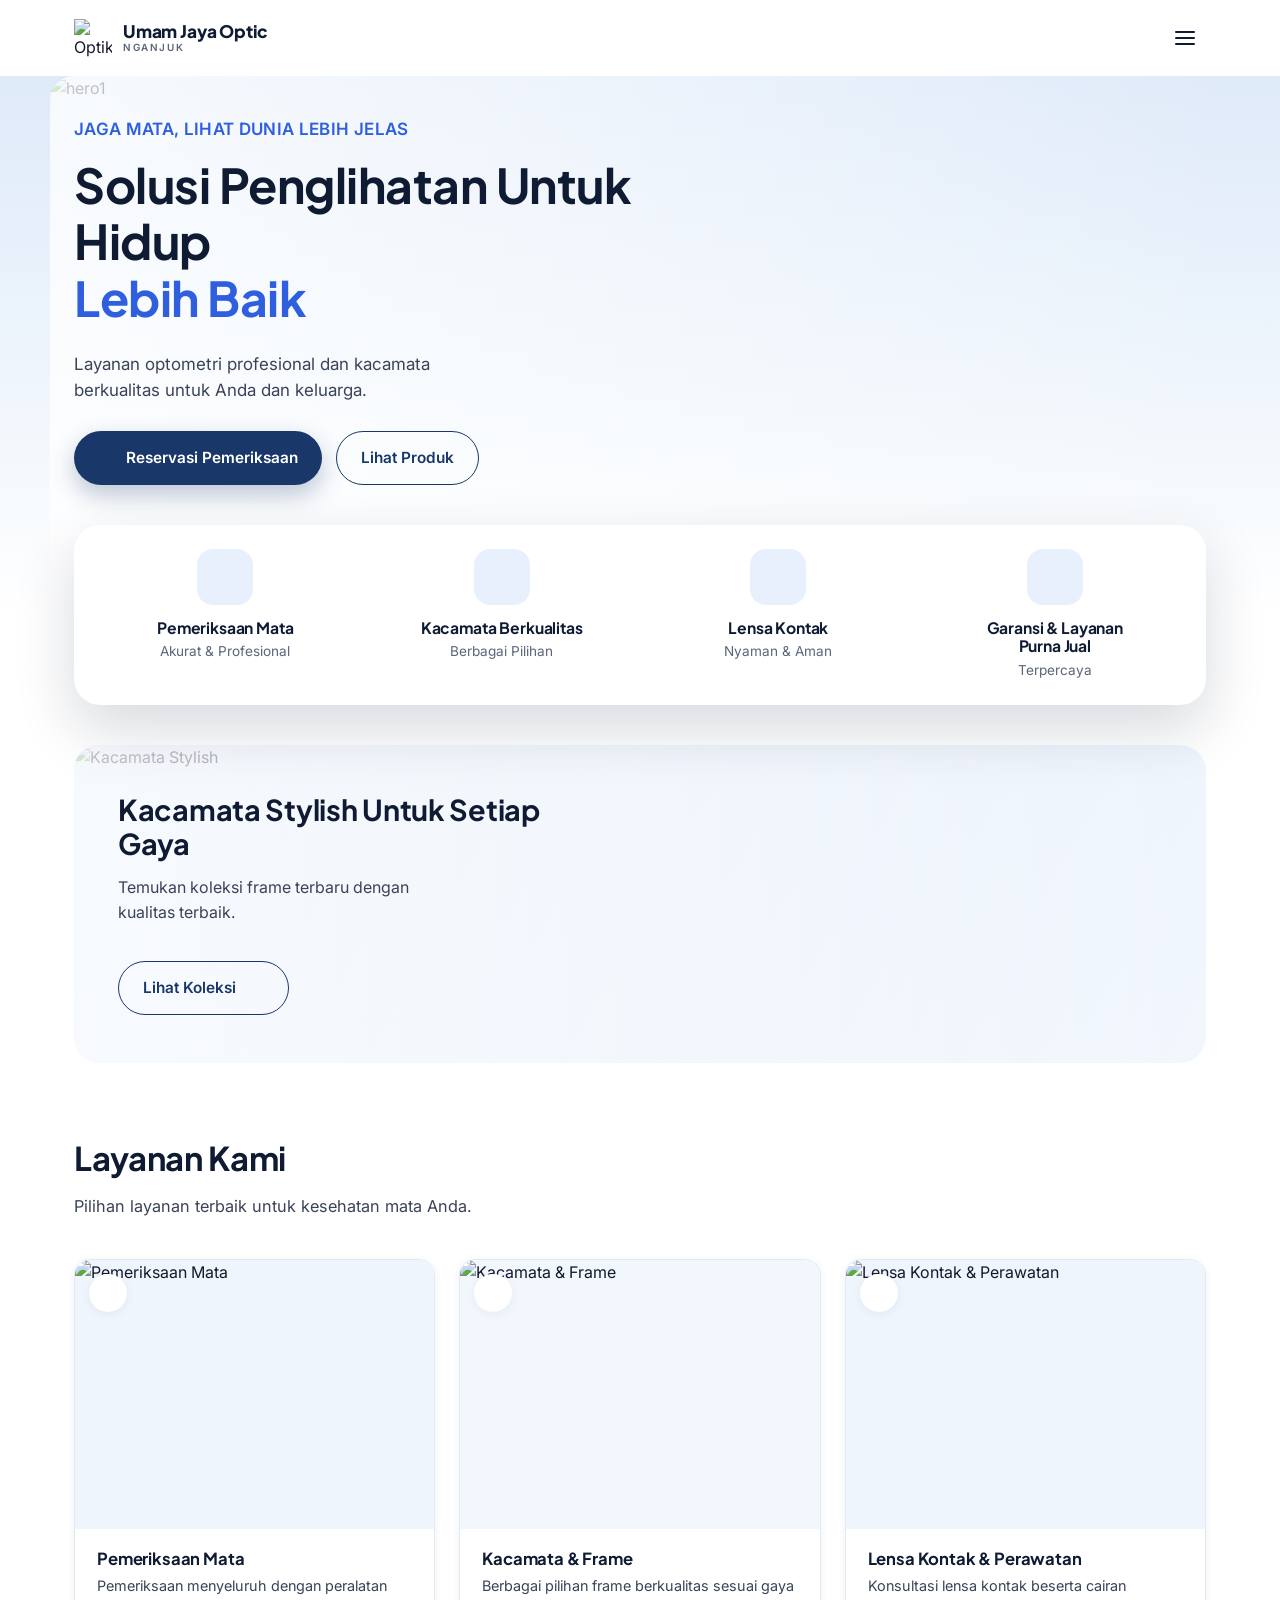
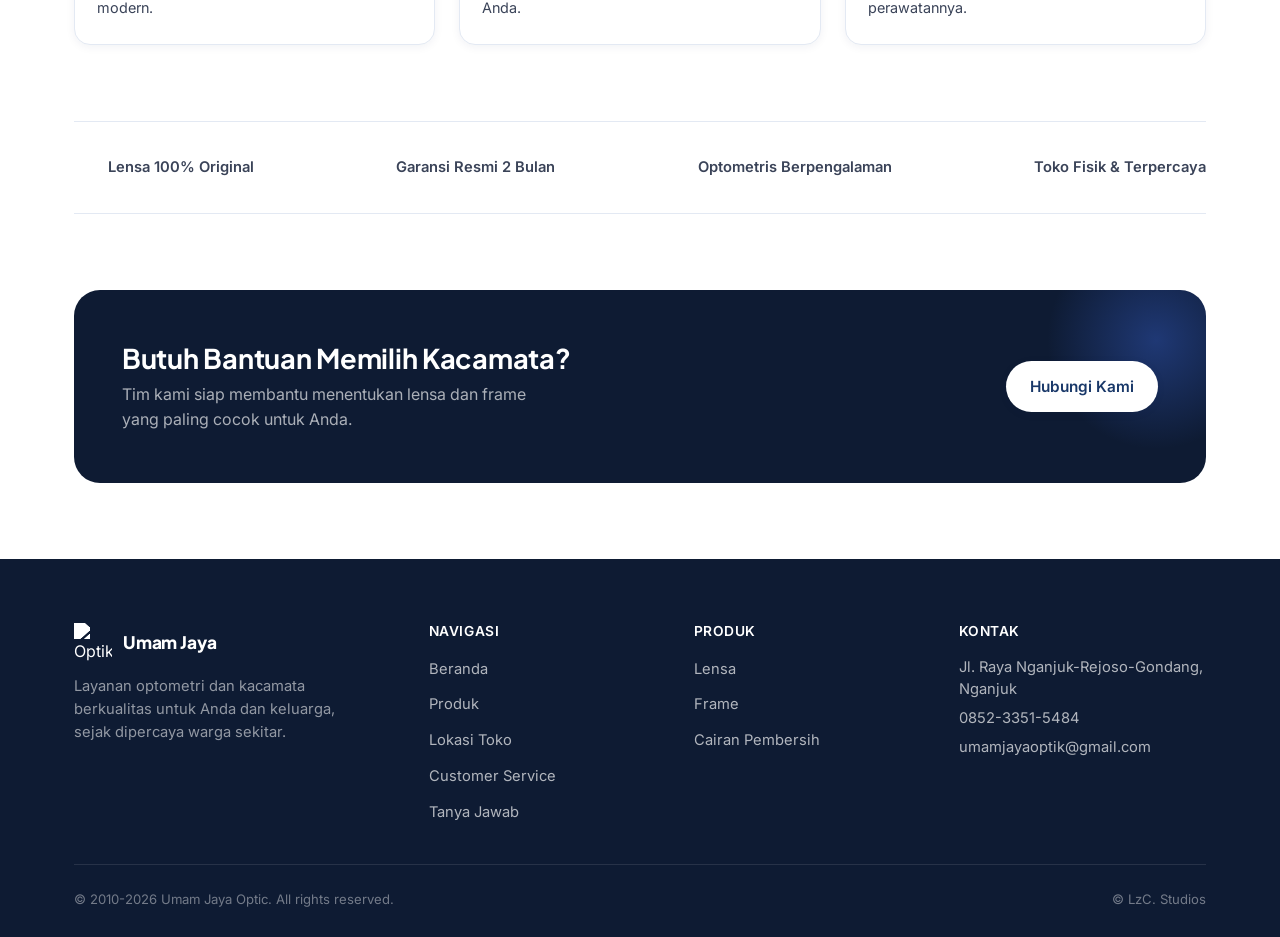
==== index.html @ c7f4ee96 "update index.html" ====
<!DOCTYPE html>
<html lang="id">
<head>
<meta charset="UTF-8">
<meta name="viewport" content="width=device-width, initial-scale=1.0">
<title>Optik Umam Jaya — Solusi Penglihatan Untuk Hidup Lebih Baik</title>
<meta name="description" content="Optik Umam Jaya menyediakan layanan pemeriksaan mata, kacamata, frame, dan lensa kontak berkualitas untuk Anda dan keluarga.">
<link rel="icon" href="data:,">
<link rel="preload" as="font" type="font/woff2" crossorigin href="https://cdnjs.cloudflare.com/ajax/libs/font-awesome/5.15.4/webfonts/fa-solid-900.woff2">
<link rel="stylesheet" href="https://cdnjs.cloudflare.com/ajax/libs/font-awesome/5.15.4/css/fontawesome.min.css">
<link rel="stylesheet" href="https://cdnjs.cloudflare.com/ajax/libs/font-awesome/5.15.4/css/solid.min.css">
<link rel="stylesheet" href="assets/style.css">
</head>
<body data-page="beranda">

<header class="site-header">
  <div class="container">
    <a href="beranda.html" class="brand">
      <img class="brand-mark" src="/test/assets/img/favicon.png" alt="Optik Umam Jaya" width="38" height="38">
        
      <span class="brand-text">
        <strong>Umam Jaya Optic</strong>
        <span>NGANJUK</span>
      </span>
    </a>
    <div class="header-actions">
      <button class="burger" data-burger aria-label="Buka menu" aria-expanded="false" aria-controls="navPanel">
        <span class="burger-lines"><span></span><span></span><span></span></span>
      </button>
    </div>
  </div>
</header>

<div class="nav-overlay" data-nav-overlay></div>
<nav class="nav-panel" id="navPanel" data-nav-panel aria-label="Menu utama">
  <div class="nav-panel-top">
    <a href="beranda.html" class="brand">
      
      <img class="brand-mark" src="/test/assets/img/favicon.png" alt="Optik Umam Jaya" width="38" height="38">
        
      <span class="brand-text"><strong>Umam Jaya</strong><span> OPTIC</span></span>
    </a>
    <button class="nav-close" data-nav-close aria-label="Tutup menu">
      <i class="fas fa-times" aria-hidden="true"></i>
    </button>
  </div>
  <ul class="nav-list">
    <li><a href="beranda.html" data-page="beranda"><span class="n"><i class="fas fa-home" aria-hidden="true"></i></span>Beranda</a></li>
    <li><a href="produk.html" data-page="produk"><span class="n"><i class="fas fa-glasses" aria-hidden="true"></i></span>Produk</a></li>
    <li><a href="lokasi.html" data-page="lokasi"><span class="n"><i class="fas fa-map-marker-alt" aria-hidden="true"></i></span>Lokasi Toko</a></li>
    <li><a href="qna.html" data-page="qna"><span class="n"><i class="fas fa-question-circle" aria-hidden="true"></i></span>Tanya Jawab</a></li>
  </ul>
  <div class="nav-panel-foot">
    <span>Butuh bantuan cepat?</span>
    <a href="customer-service.html">Hubungi Customer Service →</a>
  </div>
</nav>

<div id="page-beranda" data-route="beranda">
  <main>
    <!-- HERO -->
    <section class="hero">
      <div class="container hero-top">
        <div class="hero-copy">
          <p class="eyebrow">JAGA MATA, LIHAT DUNIA LEBIH JELAS</p>
          <h1>Solusi Penglihatan Untuk Hidup<br><span class="accent">Lebih Baik</span></h1>
          <p>Layanan optometri profesional dan kacamata berkualitas untuk Anda dan keluarga.</p>
          <div class="hero-actions">
            <a href="customer-service.html" class="btn btn-primary">
              <i class="fas fa-calendar-alt" aria-hidden="true"></i>
              Reservasi Pemeriksaan
            </a>
            <a href="produk.html" class="btn btn-outline">Lihat Produk</a>
          </div>
          </div>
        <div class="hero-art reveal">
          <img src="/test/assets/img/models1.png" alt="hero1">
        </div>
      </div>

      <div class="container hero-stats-wrap">
        <div class="hero-stats reveal">
          <div class="stat-item">
            <div class="stat-icon"><i class="fas fa-eye" aria-hidden="true"></i></div>
            <h3>Pemeriksaan Mata</h3>
            <p>Akurat &amp; Profesional</p>
          </div>
          <div class="stat-item">
            <div class="stat-icon"><i class="fas fa-glasses" aria-hidden="true"></i></div>
            <h3>Kacamata Berkualitas</h3>
            <p>Berbagai Pilihan</p>
          </div>
          <div class="stat-item">
            <div class="stat-icon"><i class="fas fa-tint" aria-hidden="true"></i></div>
            <h3>Lensa Kontak</h3>
            <p>Nyaman &amp; Aman</p>
          </div>
          <div class="stat-item">
            <div class="stat-icon"><i class="fas fa-shield-alt" aria-hidden="true"></i></div>
            <h3>Garansi &amp; Layanan<br>Purna Jual</h3>
            <p>Terpercaya</p>
          </div>
        </div>
      </div>
    </section>

    <!-- BANNER -->
    <section class="section">
      <div class="container">
        <div class="banner reveal">
          <div class="banner-copy">
            <h2>Kacamata Stylish Untuk Setiap Gaya</h2>
            <p>Temukan koleksi frame terbaru dengan kualitas terbaik.</p>
            <a href="produk.html#frame" class="btn btn-outline" style="margin-top:20px;">
              Lihat Koleksi
              <i class="fas fa-arrow-right" aria-hidden="true"></i>
            </a>
          </div>
          <div class="banner-art">
            <img src="/test/assets/img/banner.jpg" alt="Kacamata Stylish" loading="lazy">
          </div>
        </div>
      </div>
    </section>

    <!-- LAYANAN -->
    <section class="section" style="padding-top:0;">
      <div class="container">
        <div class="section-head reveal">
          <h2>Layanan Kami</h2>
          <p>Pilihan layanan terbaik untuk kesehatan mata Anda.</p>
        </div>
        <div class="services-grid reveal-group">
          <article class="service-card reveal-item">
            <div class="service-visual" style="background:#eef5fc;">
              <span class="service-badge"><i class="fas fa-eye" aria-hidden="true"></i></span>
              <img src="/test/assets/img/layanan1.jpg" alt="Pemeriksaan Mata" loading="lazy">
            </div>
            <div class="service-body">
              <h3>Pemeriksaan Mata</h3>
              <p>Pemeriksaan menyeluruh dengan peralatan modern.</p>
            </div>
          </article>
          <article class="service-card reveal-item">
            <div class="service-visual" style="background:#f2f7fe;">
              <span class="service-badge"><i class="fas fa-glasses" aria-hidden="true"></i></span>
              <img src="/test/assets/img/layanan2.jpg" alt="Kacamata & Frame" loading="lazy">
            </div>
            <div class="service-body">
              <h3>Kacamata &amp; Frame</h3>
              <p>Berbagai pilihan frame berkualitas sesuai gaya Anda.</p>
            </div>
          </article>
          <article class="service-card reveal-item">
            <div class="service-visual" style="background:#eef5fc;">
              <span class="service-badge"><i class="fas fa-tint" aria-hidden="true"></i></span>
              <img src="/test/assets/img/layanan3.jpg" alt="Lensa Kontak & Perawatan" loading="lazy">
            </div>
            <div class="service-body">
              <h3>Lensa Kontak &amp; Perawatan</h3>
              <p>Konsultasi lensa kontak beserta cairan perawatannya.</p>
            </div>
          </article>
        </div>
      </div>
    </section>

    <!-- TRUST STRIP -->
    <section class="container">
      <div class="trust-strip reveal">
        <div class="trust-item"><i class="fas fa-check-circle" aria-hidden="true"></i>Lensa 100% Original</div>
        <div class="trust-item"><i class="fas fa-shield-alt" aria-hidden="true"></i>Garansi Resmi 2 Bulan</div>
        <div class="trust-item"><i class="fas fa-user-tie" aria-hidden="true"></i>Optometris Berpengalaman</div>
        <div class="trust-item"><i class="fas fa-store" aria-hidden="true"></i>Toko Fisik &amp; Terpercaya</div>
      </div>
    </section>

    <!-- CTA -->
    <section class="section">
      <div class="container">
        <div class="cta-strip reveal">
          <div class="cta-copy">
            <h2>Butuh Bantuan Memilih Kacamata?</h2>
            <p>Tim kami siap membantu menentukan lensa dan frame yang paling cocok untuk Anda.</p>
          </div>
          <a href="customer-service.html" class="btn btn-light">Hubungi Kami</a>
        </div>
      </div>
    </section>
  </main>
</div>

<div id="page-produk" data-route="produk" hidden>
  <section class="page-hero">
    <div class="container">
      <div class="crumb"><a href="beranda.html">Beranda</a><i class="fas fa-chevron-right" aria-hidden="true"></i><span>Produk</span></div>
      <p class="eyebrow">KOLEKSI KAMI</p>
      <h1>Lensa, Frame &amp; Perawatan Kacamata</h1>
      <p>Klik gambar produk untuk melihat pratinjau lebih besar beserta detailnya.</p>
    </div>
  </section>

  <nav class="subnav" aria-label="Kategori produk">
    <div class="container subnav-list">
      <button data-subnav="lensa" class="is-active">Lensa</button>
      <button data-subnav="frame">Frame</button>
      <button data-subnav="cairan">Cairan Pembersih</button>
    </div>
  </nav>

  <main>
    <!-- LENSA -->
    <section class="section product-section" id="lensa">
      <div class="container">
        <div class="section-head reveal">
          <h2>Lensa</h2>
          <p>Tiga jenis lensa referensi yang paling banyak dipilih pelanggan kami.</p>
        </div>
        <div class="lens-grid reveal-group">

          <article class="product-card reveal-item" tabindex="0" role="button"
            data-product-card data-tag="Lensa" data-title="Lensa Single Vision Anti Radiasi"
            data-price="Rp 350.000" data-desc="Lensa fokus tunggal dengan lapisan anti radiasi dan anti gores, cocok untuk pemakaian harian di depan layar.">
            <div class="product-thumb" style="background:#eef5fc;">
              <span class="zoom-hint"><i class="fas fa-search" aria-hidden="true"></i></span>
              <img src="/test/assets/img/blueray.jpg" alt="Blueray Lens" loading="lazy">
            </div>
            <div class="product-info">
              <span class="tag">Single Vision</span>
              <h3>Lensa Anti Radiasi</h3>
            </div>
          </article>

          <article class="product-card reveal-item" tabindex="0" role="button"
            data-product-card data-tag="Lensa" data-title="Lensa Progresif Premium"
            data-price="Rp 950.000" data-desc="Satu lensa untuk melihat jauh, sedang, dan dekat tanpa garis batas — ideal untuk presbiopia.">
            <div class="product-thumb" style="background:#f2f7fe;">
              <span class="zoom-hint"><i class="fas fa-search" aria-hidden="true"></i></span>
              <img src="/test/assets/img/photocromic.jpg" alt="Photocromic Lens" loading="lazy">
            </div>
            <div class="product-info">
              <span class="tag">Progresif</span>
              <h3>Lensa Progresif Premium</h3>
            </div>
          </article>

          <article class="product-card reveal-item" tabindex="0" role="button"
            data-product-card data-tag="Lensa" data-title="Lensa Blue Light Filter"
            data-price="Rp 450.000" data-desc="Menyaring cahaya biru dari layar gawai agar mata tidak mudah lelah saat bekerja lama.">
            <div class="product-thumb" style="background:#eef5fc;">
              <span class="zoom-hint"><i class="fas fa-search" aria-hidden="true"></i></span>
              <img src="/test/assets/img/photogray.jpg" alt="Photogray Lens" loading="lazy">
            </div>
            <div class="product-info">
              <span class="tag">Blue Light</span>
              <h3>Lensa Blue Light Filter</h3>
            </div>
          </article>

        </div>
      </div>
    </section>

    <!-- FRAME -->
    <section class="section product-section" id="frame">
      <div class="container">
        <div class="section-head reveal">
          <h2>Frame</h2>
          <p>Berbagai model frame untuk melengkapi gaya harian Anda.</p>
        </div>
        <div class="grid-4 reveal-group" style="display:grid; gap:24px;">

          <article class="product-card reveal-item" tabindex="0" role="button" data-product-card data-tag="Frame Pria/Wanita" data-title="Frame Round Klasik Hitam" data-price="Rp 275.000" data-desc="Bentuk bulat klasik yang cocok untuk hampir semua bentuk wajah.">
            <div class="product-thumb" style="background:#f2f7fe;"><span class="zoom-hint"><i class="fas fa-search" aria-hidden="true"></i></span>
              <img src="/test/assets/img/castlewells.jpg" alt="Frame castlewells" loading="lazy">
            </div>
            <div class="product-info"><span class="tag">Round</span><h3>Round Klasik Hitam</h3></div>
          </article>

          <article class="product-card reveal-item" tabindex="0" role="button" data-product-card data-tag="Frame Wanita" data-title="Frame Cat Eye Tortoise" data-price="Rp 320.000" data-desc="Sudut atas yang sedikit terangkat untuk kesan feminin dan modern.">
            <div class="product-thumb" style="background:#eef5fc;"><span class="zoom-hint"><i class="fas fa-search" aria-hidden="true"></i></span>
              <img src="/test/assets/img/dior.jpg" alt="Frame dior" loading="lazy">
            </div>
            <div class="product-info"><span class="tag">Cat Eye</span><h3>Cat Eye Tortoise</h3></div>
          </article>

          <article class="product-card reveal-item" tabindex="0" role="button" data-product-card data-tag="Frame Pria" data-title="Frame Kotak Minimalis Navy" data-price="Rp 295.000" data-desc="Garis tegas dan warna navy, memberi kesan rapi dan profesional.">
            <div class="product-thumb" style="background:#f2f7fe;"><span class="zoom-hint"><i class="fas fa-search" aria-hidden="true"></i></span>
              <img src="/test/assets/img/nike.jpg" alt="Frame nike" loading="lazy">
            </div>
            <div class="product-info"><span class="tag">Kotak</span><h3>Kotak Minimalis Navy</h3></div>
          </article>

          <article class="product-card reveal-item" tabindex="0" role="button" data-product-card data-tag="Frame Unisex" data-title="Frame Aviator Metal Gold" data-price="Rp 410.000" data-desc="Rangka metal ringan berbentuk teardrop dengan aksen warna gold.">
            <div class="product-thumb" style="background:#eef5fc;"><span class="zoom-hint"><i class="fas fa-search" aria-hidden="true"></i></span>
              <img src="/test/assets/img/oakley.jpg" alt="Frame oakley" loading="lazy">
            </div>
            <div class="product-info"><span class="tag">Aviator</span><h3>Aviator Metal Gold</h3></div>
          </article>

          <article class="product-card reveal-item" tabindex="0" role="button" data-product-card data-tag="Frame Pria" data-title="Frame Browline Vintage" data-price="Rp 330.000" data-desc="Aksen tebal di bagian atas dengan rangka tipis di bagian bawah, gaya vintage yang tak lekang waktu.">
            <div class="product-thumb" style="background:#f2f7fe;"><span class="zoom-hint"><i class="fas fa-search" aria-hidden="true"></i></span>
              <img src="/test/assets/img/puma.jpg" alt="Frame puma" loading="lazy">
            </div>
            <div class="product-info"><span class="tag">Browline</span><h3>Browline Vintage</h3></div>
          </article>

          <article class="product-card reveal-item" tabindex="0" role="button" data-product-card data-tag="Frame Anak" data-title="Frame Anak Ringan Warna" data-price="Rp 210.000" data-desc="Bahan lentur dan ringan, aman dan nyaman dipakai anak-anak sehari-hari.">
            <div class="product-thumb" style="background:#eef5fc;"><span class="zoom-hint"><i class="fas fa-search" aria-hidden="true"></i></span>
              <img src="/test/assets/img/versace.jpg" alt="Frame versace" loading="lazy">
            </div>
            <div class="product-info"><span class="tag">Anak</span><h3>Anak Ringan Warna</h3></div>
          </article>

          <article class="product-card reveal-item" tabindex="0" role="button" data-product-card data-tag="Frame Wanita" data-title="Frame Rimless Elegan" data-price="Rp 480.000" data-desc="Tanpa rangka penuh untuk tampilan ringan, elegan, dan minimalis.">
            <div class="product-thumb" style="background:#f2f7fe;"><span class="zoom-hint"><i class="fas fa-search" aria-hidden="true"></i></span>
              <img src="/test/assets/img/prada.jpg" alt="Frame prada" loading="lazy">
            </div>
            <div class="product-info"><span class="tag">Rimless</span><h3>Rimless Elegan</h3></div>
          </article>

          <article class="product-card reveal-item" tabindex="0" role="button" data-product-card data-tag="Frame Olahraga" data-title="Frame Sporty TR90" data-price="Rp 265.000" data-desc="Material fleksibel TR90 yang kuat dan ringan, cocok untuk aktivitas aktif.">
            <div class="product-thumb" style="background:#eef5fc;"><span class="zoom-hint"><i class="fas fa-search" aria-hidden="true"></i></span>
              <img src="/test/assets/img/tagheuer.jpg" alt="Frame tagheuer" loading="lazy">
            </div>
            <div class="product-info"><span class="tag">Sporty</span><h3>Sporty TR90</h3></div>
          </article>

        </div>
      </div>
    </section>

    <!-- CAIRAN PEMBERSIH -->
    <section class="section product-section" id="cairan">
      <div class="container">
        <div class="section-head reveal">
          <h2>Cairan Pembersih</h2>
          <p>Rangkaian perawatan agar kacamata dan lensa kontak tetap bersih dan awet.</p>
        </div>
        <div class="grid-3 reveal-group" style="display:grid; gap:24px;">

          <article class="product-card reveal-item" tabindex="0" role="button" data-product-card data-tag="Perawatan" data-title="Cairan Pembersih Lensa 60ml" data-price="Rp 25.000" data-desc="Formula lembut yang aman untuk semua jenis lensa dan lapisan coating.">
            <div class="product-thumb" style="background:#f2f7fe;"><span class="zoom-hint"><i class="fas fa-search" aria-hidden="true"></i></span>
              <img src="/test/assets/img/vortex.jpg" alt="Vortex Spray" loading="lazy">
            </div>
            <div class="product-info"><span class="tag">Cairan</span><h3>Pembersih Lensa 60ml</h3></div>
          </article>

          <article class="product-card reveal-item" tabindex="0" role="button" data-product-card data-tag="Perawatan" data-title="Tisu Basah Pembersih Lensa" data-price="Rp 20.000" data-desc="Praktis dibawa bepergian, sekali pakai, isi 20 lembar per kemasan.">
            <div class="product-thumb" style="background:#eef5fc;"><span class="zoom-hint"><i class="fas fa-search" aria-hidden="true"></i></span>
              <img src="/test/assets/img/vortex2.jpg" alt="Vortex Spray" loading="lazy">
            </div>
            <div class="product-info"><span class="tag">Tisu</span><h3>Tisu Basah Pembersih</h3></div>
          </article>

          <article class="product-card reveal-item" tabindex="0" role="button" data-product-card data-tag="Perawatan" data-title="Kit Perawatan Lensa Kontak" data-price="Rp 55.000" data-desc="Satu paket lengkap: cairan rendam, wadah lensa, dan pinset kecil.">
            <div class="product-thumb" style="background:#eef5fc;"><span class="zoom-hint"><i class="fas fa-search" aria-hidden="true"></i></span>
              <img src="/test/assets/img/newglow.jpg" alt="NewGlow Spray" loading="lazy">
            </div>
            <div class="product-info"><span class="tag">Kit</span><h3>Kit Perawatan Lensa Kontak</h3></div>
          </article>

        </div>
      </div>
    </section>
  </main>

  <!-- LIGHTBOX -->
  <div class="lightbox" data-lightbox aria-hidden="true">
    <div class="lightbox-panel" role="dialog" aria-modal="true" aria-label="Pratinjau produk">
      <button class="lightbox-close" data-lightbox-close aria-label="Tutup pratinjau">
        <i class="fas fa-times" aria-hidden="true"></i>
      </button>
      <div class="lightbox-visual" data-lightbox-visual style="background:#f2f7fe;"></div>
      <div class="lightbox-body">
        <span class="tag" data-lightbox-tag></span>
        <h3 data-lightbox-title></h3>
        <p data-lightbox-desc></p>
        <a href="customer-service.html" class="btn btn-primary btn-block">Tanyakan Ketersediaan</a>
      </div>
    </div>
  </div>
</div>

<div id="page-lokasi" data-route="lokasi" hidden>
  <section class="page-hero">
    <div class="container">
      <div class="crumb"><a href="beranda.html">Beranda</a><i class="fas fa-chevron-right" aria-hidden="true"></i><span>Lokasi Toko</span></div>
      <p class="eyebrow">KUNJUNGI KAMI</p>
      <h1>Lokasi &amp; Jam Operasional Toko</h1>
      <p>Mampir langsung ke toko kami untuk konsultasi dan pemeriksaan mata.</p>
    </div>
  </section>

  <main class="section">
    <div class="container">
      <div class="location-layout">

        <div class="reveal">
          <div class="location-card" style="margin-bottom:20px;">
            <div class="status-pill" data-store-status>
              <span class="dot"></span>
              <span data-store-status-label>Memeriksa jam buka…</span>
            </div>

            <div class="info-row">
              <span class="ic"><i class="fas fa-map-marker-alt" aria-hidden="true"></i></span>
              <div>
                <h4>Alamat Toko</h4>
                <p>Jl. Raya Nganjuk-Rejoso-Gondang, Psr. Ngrengket,<br>Nganjuk, Jawa Timur 64481</p>
              </div>
            </div>
            <div class="info-row">
              <span class="ic"><i class="fas fa-home" aria-hidden="true"></i></span>
              <div>
                <h4>Patokan</h4>
                <p>Sebelah Apotek Sehat Jaya, seberang Taman Umam</p>
              </div>
            </div>
            <div class="info-row">
              <span class="ic"><i class="fas fa-phone-alt" aria-hidden="true"></i></span>
              <div>
                <h4>Telepon / WhatsApp</h4>
                <p>0852-3351-5484</p>
              </div>
            </div>

            <a class="btn btn-primary btn-block" style="margin-top:22px;" href="https://www.google.com/maps/dir/?api=1&destination=OPTIK+UMAM+JAYA&destination_place_id=ChIJz8gv8ltKeC4R5zPr-GotLzo" target="_blank" rel="noopener">
              <i class="fas fa-location-arrow" aria-hidden="true"></i>
              Dapatkan Petunjuk Arah
            </a>
          </div>

          <div class="location-card">
            <h4 style="font-family:var(--font-display); color:var(--navy-950); margin-bottom:14px; font-size:.95rem;">Jam Operasional</h4>
            <table class="hours-table">
              <tr data-day="1"><td>Senin</td><td>09.00 – 20.00</td></tr>
              <tr data-day="2"><td>Selasa</td><td>09.00 – 20.00</td></tr>
              <tr data-day="3"><td>Rabu</td><td>09.00 – 20.00</td></tr>
              <tr data-day="4"><td>Kamis</td><td>09.00 – 20.00</td></tr>
              <tr data-day="5"><td>Jumat</td><td>09.00 – 20.00</td></tr>
              <tr data-day="6"><td>Sabtu</td><td>09.00 – 21.00</td></tr>
              <tr data-day="0"><td>Minggu</td><td>10.00 – 17.00</td></tr>
            </table>
          </div>
        </div>

        <div class="map-wrap reveal">
          <iframe
            src="https://www.google.com/maps?q=OPTIK+UMAM+JAYA,+Jl.+Nganjuk-Gondang,+Sekarputih,+Putren,+Kec.+Sukomoro,+Kabupaten+Nganjuk,+Jawa+Timur+64481&output=embed"
            loading="lazy"
            referrerpolicy="no-referrer-when-downgrade"
            title="Peta lokasi Optik Umam Jaya"></iframe>
        </div>

      </div>
    </div>
  </main>
</div>

<div id="page-cs" data-route="cs" hidden>
  <section class="page-hero">
    <div class="container">
      <div class="crumb"><a href="beranda.html">Beranda</a><i class="fas fa-chevron-right" aria-hidden="true"></i><span>Customer Service</span></div>
      <p class="eyebrow">KAMI SIAP MEMBANTU</p>
      <h1>Hubungi Customer Service Kami</h1>
      <p>Pilih kontak sesuai jadwal jaga di bawah agar pesan Anda cepat direspon.</p>
    </div>
  </section>

  <main class="section">
    <div class="container">
      <div class="cs-grid reveal-group">

        <article class="cs-card reveal-item">
          <div class="cs-avatar">
            <img src="/test/assets/img/cs1.jpg" alt="Sugik">
          </div>
          <h3>Sugik</h3>
          <span class="cs-role">Owner</span>
          <div class="cs-duty">
            <strong>Jadwal Jaga</strong>
            Setiap Hari &amp; Flexible
          </div>
          <a class="cs-contact-btn" href="https://wa.me/6281234567891" target="_blank" rel="noopener">
            <svg viewBox="0 0 24 24" fill="currentColor"><path d="M12 2a10 10 0 0 0-8.6 15L2 22l5.2-1.4A10 10 0 1 0 12 2Zm5.8 14.2c-.2.7-1.4 1.3-1.9 1.4-.5.1-1.1.1-1.8-.1-.4-.1-1-.3-1.7-.6-3-1.3-4.9-4.3-5.1-4.5-.1-.2-1.2-1.6-1.2-3 0-1.4.7-2.1 1-2.4.3-.3.6-.4.8-.4h.6c.2 0 .4 0 .6.5.2.5.7 1.8.8 1.9.1.2.1.3 0 .5-.1.2-.1.3-.3.5l-.4.5c-.1.2-.3.3-.1.6.2.3.9 1.5 1.9 2.4 1.3 1.2 2.4 1.5 2.7 1.7.3.2.5.1.6-.1l.9-1c.2-.3.4-.2.7-.1.3.1 1.7.8 2 .9.3.2.5.2.6.4.1.2.1.9-.1 1.6Z"/></svg>
            Chat WhatsApp
          </a>
          <p class="cs-number">0852-3351-5484</p>
        </article>

        <article class="cs-card reveal-item">
          <div class="cs-avatar">
            <img src="/test/assets/img/cs2.jpg" alt="Hary">
          </div>
          <h3>Hary</h3>
          <span class="cs-role">Customer Service &amp; Salesman</span>
          <div class="cs-duty">
            <strong>Jadwal Jaga</strong>
            Senin – Sabtu, 15.00 – 20.00
          </div>
          <a class="cs-contact-btn" href="https://wa.me/6281234567892" target="_blank" rel="noopener">
            <svg viewBox="0 0 24 24" fill="currentColor"><path d="M12 2a10 10 0 0 0-8.6 15L2 22l5.2-1.4A10 10 0 1 0 12 2Zm5.8 14.2c-.2.7-1.4 1.3-1.9 1.4-.5.1-1.1.1-1.8-.1-.4-.1-1-.3-1.7-.6-3-1.3-4.9-4.3-5.1-4.5-.1-.2-1.2-1.6-1.2-3 0-1.4.7-2.1 1-2.4.3-.3.6-.4.8-.4h.6c.2 0 .4 0 .6.5.2.5.7 1.8.8 1.9.1.2.1.3 0 .5-.1.2-.1.3-.3.5l-.4.5c-.1.2-.3.3-.1.6.2.3.9 1.5 1.9 2.4 1.3 1.2 2.4 1.5 2.7 1.7.3.2.5.1.6-.1l.9-1c.2-.3.4-.2.7-.1.3.1 1.7.8 2 .9.3.2.5.2.6.4.1.2.1.9-.1 1.6Z"/></svg>
            Chat WhatsApp
          </a>
          <p class="cs-number">0852-3573-4607</p>
        </article>

        <article class="cs-card reveal-item">
          <div class="cs-avatar">
            <img src="/test/assets/img/cs3.jpg" alt="Luqman">
          </div>
          <h3>Luqman</h3>
          <span class="cs-role">Admin &amp; Salesman</span>
          <div class="cs-duty">
            <strong>Jadwal Jaga</strong>
            Senin - Sabtu, 09.00 – 17.00
          </div>
          <a class="cs-contact-btn" href="https://wa.me/6281234567893" target="_blank" rel="noopener">
            <svg viewBox="0 0 24 24" fill="currentColor"><path d="M12 2a10 10 0 0 0-8.6 15L2 22l5.2-1.4A10 10 0 1 0 12 2Zm5.8 14.2c-.2.7-1.4 1.3-1.9 1.4-.5.1-1.1.1-1.8-.1-.4-.1-1-.3-1.7-.6-3-1.3-4.9-4.3-5.1-4.5-.1-.2-1.2-1.6-1.2-3 0-1.4.7-2.1 1-2.4.3-.3.6-.4.8-.4h.6c.2 0 .4 0 .6.5.2.5.7 1.8.8 1.9.1.2.1.3 0 .5-.1.2-.1.3-.3.5l-.4.5c-.1.2-.3.3-.1.6.2.3.9 1.5 1.9 2.4 1.3 1.2 2.4 1.5 2.7 1.7.3.2.5.1.6-.1l.9-1c.2-.3.4-.2.7-.1.3.1 1.7.8 2 .9.3.2.5.2.6.4.1.2.1.9-.1 1.6Z"/></svg>
            Chat WhatsApp
          </a>
          <p class="cs-number">0812-9184-5541</p>
        </article>

      </div>

      <div class="cta-strip reveal" style="margin-top:48px;">
        <div class="cta-copy">
          <h2>Di luar jadwal jaga?</h2>
          <p>Kirim pesan kapan saja lewat email, tim kami akan membalas pada jam kerja berikutnya.</p>
        </div>
        <a href="mailto: umamjayaoptik@gmail.com" class="btn btn-light">umamjayaoptik@gmail.com</a>
      </div>
    </div>
  </main>
</div>

<div id="page-qna" data-route="qna" hidden>
  <section class="page-hero">
    <div class="container">
      <div class="crumb"><a href="beranda.html">Beranda</a><i class="fas fa-chevron-right" aria-hidden="true"></i><span>Tanya Jawab</span></div>
      <p class="eyebrow">PERTANYAAN UMUM</p>
      <h1>Tanya Jawab Seputar Kacamata</h1>
      <p>Klik pertanyaan untuk membuka jawaban lengkapnya.</p>
    </div>
  </section>

  <main class="section">
    <div class="container">
      <div class="faq-list reveal">

        <div class="faq-item" data-faq-item>
          <button class="faq-q" data-faq-q aria-expanded="false">
            <span class="num">1</span>
            <span>Berapa lama waktu yang dibutuhkan untuk membuat kacamata baru?</span>
            <span class="plus"><span></span><span></span></span>
          </button>
          <div class="faq-a" data-faq-a>
            <div class="faq-a-inner">
              Untuk lensa standar seperti single vision, kacamata biasanya dapat selesai dalam 1–3 hari kerja. Untuk lensa khusus seperti progresif atau dengan minus/silinder tinggi, waktu pengerjaan bisa memakan 7 hari kerja karena lensa dipesan dan dipotong sesuai ukuran frame yang dipilih.
            </div>
          </div>
        </div>

        <div class="faq-item" data-faq-item>
          <button class="faq-q" data-faq-q aria-expanded="false">
            <span class="num">2</span>
            <span>Bagaimana cara merawat kacamata agar tetap awet?</span>
            <span class="plus"><span></span><span></span></span>
          </button>
          <div class="faq-a" data-faq-a>
            <div class="faq-a-inner">
              Selalu simpan kacamata di dalam case saat tidak digunakan, bersihkan lensa dengan cairan pembersih khusus dan kain microfiber (hindari tisu atau baju karena bisa menggores lapisan lensa), serta hindari meletakkan kacamata dengan posisi lensa menghadap ke bawah di permukaan kasar.
            </div>
          </div>
        </div>

        <div class="faq-item" data-faq-item>
          <button class="faq-q" data-faq-q aria-expanded="false">
            <span class="num">3</span>
            <span>Apakah lensa kacamata bisa diganti tanpa mengganti frame?</span>
            <span class="plus"><span></span><span></span></span>
          </button>
          <div class="faq-a" data-faq-a>
            <div class="faq-a-inner">
              Bisa, selama kondisi frame masih baik dan ukurannya sesuai dengan lensa baru. Cukup bawa frame Anda ke toko kami, tim optometris akan memeriksa kondisi frame dan memasang lensa baru sesuai resep terbaru tanpa perlu membeli frame baru.
            </div>
          </div>
        </div>

      </div>

      <div class="cta-strip reveal" style="margin-top:48px;">
        <div class="cta-copy">
          <h2>Masih ada pertanyaan lain?</h2>
          <p>Tim Customer Service kami siap membantu menjawab pertanyaan Anda lebih lanjut.</p>
        </div>
        <a href="customer-service.html" class="btn btn-light">Hubungi Kami</a>
      </div>
    </div>
  </main>
</div>

<footer class="site-footer">
  <div class="container">
    <div class="footer-grid">
      <div class="footer-brand">
        <a href="beranda.html" class="brand">
      <img class="brand-mark" src="/test/assets/img/favicon.png" alt="Optik Umam Jaya" width="38" height="38">
            
          <span class="brand-text"><strong>Umam Jaya</strong></span>
        </a>
        <p>Layanan optometri dan kacamata berkualitas untuk Anda dan keluarga, sejak dipercaya warga sekitar.</p>
      </div>
      <div class="footer-col">
        <h4>Navigasi</h4>
        <ul>
          <li><a href="beranda.html">Beranda</a></li>
          <li><a href="produk.html">Produk</a></li>
          <li><a href="lokasi.html">Lokasi Toko</a></li>
          <li><a href="customer-service.html">Customer Service</a></li>
          <li><a href="qna.html">Tanya Jawab</a></li>
        </ul>
      </div>
      <div class="footer-col">
        <h4>Produk</h4>
        <ul>
          <li><a href="produk.html#lensa">Lensa</a></li>
          <li><a href="produk.html#frame">Frame</a></li>
          <li><a href="produk.html#cairan">Cairan Pembersih</a></li>
        </ul>
      </div>
      <div class="footer-col">
        <h4>Kontak</h4>
        <p>Jl. Raya Nganjuk-Rejoso-Gondang, Nganjuk</p>
        <p>0852-3351-5484</p>
        <p>umamjayaoptik@gmail.com</p>
      </div>
    </div>
    <div class="footer-bottom">
      <span>© 2010-2026 Umam Jaya Optic. All rights reserved.</span>
      <span>© LzC. Studios</span>
    </div>
  </div>
</footer>

<script src="assets/script.js"></script>
<script>
(function () {
  "use strict";

  var PAGES = {
    "beranda": { path: "/beranda", title: "Optik Umam Jaya — Solusi Penglihatan Untuk Hidup Lebih Baik", desc: "Optik Umam Jaya menyediakan layanan pemeriksaan mata, kacamata, frame, dan lensa kontak berkualitas untuk Anda dan keluarga." },
    "produk":  { path: "/produk",  title: "Produk — Optik Umam Jaya", desc: "Jelajahi koleksi lensa, frame kacamata, dan cairan pembersih di Optik Umam Jaya." },
    "lokasi":  { path: "/lokasi",  title: "Lokasi Toko — Optik Umam Jaya", desc: "Kunjungi Optik Umam Jaya. Lihat alamat, peta lokasi, dan jam operasional toko." },
    "cs":      { path: "/customer-service", title: "Customer Service — Optik Umam Jaya", desc: "Hubungi tim Customer Service Optik Umam Jaya sesuai jadwal jaga masing-masing." },
    "qna":     { path: "/qna",     title: "Tanya Jawab — Optik Umam Jaya", desc: "Pertanyaan yang sering diajukan seputar kacamata di Optik Umam Jaya." }
  };

  var SEGMENT_TO_PAGE = {
    "": "beranda",
    "beranda": "beranda",
    "produk": "produk",
    "lokasi": "lokasi",
    "customer-service": "cs",
    "cs": "cs",
    "qna": "qna"
  };

  var metaDesc = document.querySelector('meta[name="description"]');

  function pageFromPath(pathname) {
    var seg = pathname.replace(/^\/+|\/+$/g, "").split("/")[0].toLowerCase();
    seg = seg.replace(/\.html$/, "");
    return SEGMENT_TO_PAGE[seg] || "beranda";
  }

  function showPage(page) {
    document.querySelectorAll("[data-route]").forEach(function (el) {
      el.hidden = el.getAttribute("data-route") !== page;
    });
    document.body.setAttribute("data-page", page);
    var meta = PAGES[page];
    if (meta) {
      document.title = meta.title;
      if (metaDesc) metaDesc.setAttribute("content", meta.desc);
    }
    document.querySelectorAll(".nav-list a[data-page]").forEach(function (a) {
      a.classList.toggle("is-active", a.getAttribute("data-page") === page);
    });
  }

  function scrollToHash(hash) {
    if (!hash) {
      window.scrollTo(0, 0);
      return;
    }
    requestAnimationFrame(function () {
      var target = document.getElementById(hash.slice(1));
      if (target) {
        target.scrollIntoView();
      } else {
        window.scrollTo(0, 0);
      }
    });
  }

  function go(pathname, hash, push) {
    var page = pageFromPath(pathname);
    showPage(page);
    var canonicalPath = PAGES[page].path;
    if (push) {
      history.pushState({ page: page }, "", canonicalPath + (hash || ""));
    }
    scrollToHash(hash);
  }

  // Intercept clicks on internal page links so navigation stays client-side.
  document.addEventListener("click", function (e) {
    if (e.defaultPrevented || e.button !== 0 || e.metaKey || e.ctrlKey || e.shiftKey || e.altKey) return;
    var a = e.target.closest("a");
    if (!a) return;
    var href = a.getAttribute("href");
    if (!href) return;
    var m = href.match(/^\/?(beranda|produk|lokasi|customer-service|cs|qna)(?:\.html)?(#[\w-]+)?\/?$/i);
    if (!m) return;
    e.preventDefault();
    var page = SEGMENT_TO_PAGE[m[1].toLowerCase()] || "beranda";
    go(PAGES[page].path, m[2] || "", true);
  });

  window.addEventListener("popstate", function () {
    go(location.pathname, location.hash, false);
  });

  // Close the mobile nav panel whenever a route changes.
  document.addEventListener("click", function (e) {
    var a = e.target.closest(".nav-list a, .footer-col a, .nav-panel-foot a");
    if (a && document.body.classList.contains("nav-open")) {
      var closeBtn = document.querySelector("[data-nav-close]");
      if (closeBtn) closeBtn.click();
    }
  });

  var initialPage = pageFromPath(location.pathname);
  showPage(initialPage);
  history.replaceState({ page: initialPage }, "", PAGES[initialPage].path + location.hash);
  scrollToHash(location.hash);
})();
</script>
</body>
</html>
---- assets/style.css ----
/* ==========================================================================
   Optik Umam Jaya — Stylesheet
   Palette: deep navy + clear sky blue, built around the idea of a clear,
   well-focused view (eye-chart precision meets a calm optical showroom).
   ========================================================================== */

@import url('https://fonts.googleapis.com/css2?family=Plus+Jakarta+Sans:wght@500;600;700;800&family=Inter:wght@400;500;600&display=swap');

:root{
  /* --- color tokens --- */
  --navy-950:#0E1B33;
  --navy-900:#132a52;
  --navy-800:#193869;
  --navy-700:#1f4685;
  --blue-600:#2f5fde;
  --blue-500:#3f6fef;
  --blue-100:#e8f0fd;
  --blue-50:#f2f7fe;
  --sky-50:#eef5fc;
  --sky-100:#dfeaf9;
  --ink-900:#141a2b;
  --ink-700:#3a4358;
  --ink-500:#5c6579;
  --ink-300:#98a1b3;
  --line:#e3e9f3;
  --paper:#ffffff;
  --amber-500:#e8a33d;
  --success:#2f9e5e;

  /* --- type --- */
  --font-display:'Plus Jakarta Sans', 'Segoe UI', sans-serif;
  --font-body:'Inter', 'Segoe UI', sans-serif;

  /* --- shape / motion --- */
  --radius-sm:10px;
  --radius-md:16px;
  --radius-lg:26px;
  --radius-pill:999px;
  --ease:cubic-bezier(.4,0,.2,1);
  --ease-spring:cubic-bezier(.16,1,.3,1);
  --shadow-sm:0 2px 10px rgba(19,42,82,.06);
  --shadow-md:0 10px 30px rgba(19,42,82,.10);
  --shadow-lg:0 24px 60px rgba(14,27,51,.16);
  --header-h:76px;
}

@media (prefers-reduced-motion: reduce){
  *{animation-duration:.001ms !important; animation-iteration-count:1 !important; transition-duration:.001ms !important; scroll-behavior:auto !important;}
}

*,*::before,*::after{box-sizing:border-box;}
html{scroll-behavior:smooth; scroll-padding-top:calc(var(--header-h) + 16px);}
body{
  margin:0;
  font-family:var(--font-body);
  color:var(--ink-900);
  background:var(--paper);
  -webkit-font-smoothing:antialiased;
  line-height:1.55;
  min-height:100vh;
  min-height:100dvh;
  display:flex;
  flex-direction:column;
}
h1,h2,h3,h4{
  font-family:var(--font-display);
  color:var(--navy-950);
  margin:0 0 .5em;
  line-height:1.18;
  letter-spacing:-.01em;
}
p{margin:0 0 1em; color:var(--ink-700);}
a{color:inherit; text-decoration:none;}
img{max-width:100%; display:block;}
ul{margin:0; padding:0; list-style:none;}
button{font:inherit; cursor:pointer; border:none; background:none; color:inherit;}
svg{display:block;}

:focus-visible{outline:2.5px solid var(--blue-500); outline-offset:3px; border-radius:6px;}

.container{
  width:100%;
  max-width:1180px;
  margin-inline:auto;
  padding-inline:24px;
}

.eyebrow{
  font-family:var(--font-body);
  font-weight:600;
  font-size:.8rem;
  letter-spacing:.02em;
  color:var(--blue-600);
  margin-bottom:.85em;
}

.section{padding:76px 0;}
.section--tight{padding:48px 0;}
.section-head{max-width:640px; margin-bottom:40px;}
.section-head h2{font-size:clamp(1.55rem,3vw,2.05rem);}
.section-head p{font-size:1.02rem; margin:0;}

/* --- buttons --- */
.btn{
  display:inline-flex;
  align-items:center;
  gap:10px;
  padding:14px 24px;
  border-radius:var(--radius-pill);
  font-weight:600;
  font-size:.96rem;
  transition:transform .35s var(--ease-spring), box-shadow .35s var(--ease), background .25s var(--ease), color .25s var(--ease);
  white-space:nowrap;
}
.btn i{width:18px; text-align:center; flex-shrink:0;}
.btn:active{transform:scale(.96);}
.btn-primary{
  background:var(--navy-800);
  color:#fff;
  box-shadow:0 10px 24px rgba(25,56,105,.28);
}
.btn-primary:hover{background:var(--navy-900); box-shadow:0 14px 30px rgba(25,56,105,.36); transform:translateY(-2px);}
.btn-outline{
  background:transparent;
  color:var(--navy-800);
  border:1.5px solid var(--navy-800);
}
.btn-outline:hover{background:var(--navy-800); color:#fff; transform:translateY(-2px);}
.btn-light{
  background:#fff;
  color:var(--navy-800);
  box-shadow:var(--shadow-sm);
}
.btn-light:hover{box-shadow:var(--shadow-md); transform:translateY(-2px);}
.btn-block{width:100%; justify-content:center;}

/* ==========================================================================
   Header
   ========================================================================== */
.site-header{
  position:sticky;
  top:0;
  z-index:200;
  height:var(--header-h);
  display:flex;
  align-items:center;
  background:rgba(255,255,255,.9);
  backdrop-filter:blur(10px);
  border-bottom:1px solid transparent;
  transition:border-color .3s var(--ease), box-shadow .3s var(--ease);
}
.site-header.is-scrolled{
  border-bottom-color:var(--line);
  box-shadow:0 6px 24px rgba(19,42,82,.05);
}
.site-header .container{
  display:flex;
  align-items:center;
  justify-content:space-between;
  gap:20px;
}
.brand{display:flex; align-items:center; gap:11px;}
.brand-mark{object-fit:contain;}
.nav-panel-top .brand-mark,
.footer-brand .brand-mark{filter:brightness(0) invert(1);}

.brand-text{display:flex; flex-direction:column; line-height:1.12;}
.brand-text strong{
  font-family:var(--font-display);
  font-weight:800;
  font-size:1.08rem;
  color:var(--navy-950);
  letter-spacing:-.01em;
}
.brand-text span{
  font-size:.62rem;
  font-weight:600;
  letter-spacing:.16em;
  color:var(--ink-500);
}
.header-actions{display:flex; align-items:center; gap:6px;}
.icon-btn{
  width:42px; height:42px;
  display:grid; place-items:center;
  border-radius:var(--radius-pill);
  color:var(--navy-900);
  transition:background .25s var(--ease), transform .25s var(--ease);
  position:relative;
}
.icon-btn:hover{background:var(--blue-100);}
.icon-btn:active{transform:scale(.92);}
.icon-btn svg{width:21px; height:21px;}
.icon-btn .badge-dot{
  position:absolute; top:8px; right:9px;
  width:7px; height:7px; border-radius:50%;
  background:var(--amber-500);
  border:1.5px solid #fff;
}

/* burger */
.burger{
  width:42px; height:42px;
  display:grid; place-items:center;
  border-radius:var(--radius-pill);
  transition:background .25s var(--ease);
}
.burger:hover{background:var(--blue-100);}
.burger-lines{position:relative; width:20px; height:14px;}
.burger-lines span{
  position:absolute; left:0; width:100%; height:2px;
  background:var(--navy-950); border-radius:2px;
  transition:transform .35s var(--ease), opacity .25s var(--ease), top .35s var(--ease);
}
.burger-lines span:nth-child(1){top:0;}
.burger-lines span:nth-child(2){top:6px;}
.burger-lines span:nth-child(3){top:12px;}
.burger[aria-expanded="true"] .burger-lines span:nth-child(1){top:6px; transform:rotate(45deg);}
.burger[aria-expanded="true"] .burger-lines span:nth-child(2){opacity:0;}
.burger[aria-expanded="true"] .burger-lines span:nth-child(3){top:6px; transform:rotate(-45deg);}

/* nav overlay + panel */
.nav-overlay{
  position:fixed; inset:0;
  background:rgba(14,27,51,.42);
  opacity:0;
  visibility:hidden;
  transition:opacity .35s var(--ease);
  z-index:210;
}
.nav-overlay.is-open{opacity:1; visibility:visible;}

.nav-panel{
  position:fixed;
  top:0; right:0;
  height:100%;
  width:min(360px,86vw);
  background:var(--navy-950);
  color:#fff;
  z-index:220;
  padding:26px 28px 32px;
  display:flex;
  flex-direction:column;
  transform:translateX(100%);
  transition:transform .45s var(--ease-spring);
}
.nav-panel.is-open{transform:translateX(0); box-shadow:-30px 0 60px rgba(0,0,0,.25);}
.nav-panel-top{
  display:flex;
  align-items:center;
  justify-content:space-between;
  margin-bottom:36px;
}
.nav-panel-top .brand-mark{color:#fff;}
.nav-panel-top .brand-text strong{color:#fff;}
.nav-panel-top .brand-text span{color:rgba(255,255,255,.55);}
.nav-close{
  width:40px; height:40px;
  display:grid; place-items:center;
  border-radius:50%;
  color:#fff;
  transition:background .25s var(--ease), transform .3s var(--ease);
}
.nav-close:hover{background:rgba(255,255,255,.12); transform:rotate(90deg);}
.nav-close i{font-size:1.1rem;}

.nav-list{display:flex; flex-direction:column; gap:4px; margin-bottom:auto;}
.nav-list li{
  opacity:0;
  transform:translateX(18px);
  transition:opacity .4s var(--ease), transform .4s var(--ease);
}
.nav-panel.is-open .nav-list li{opacity:1; transform:translateX(0);}
.nav-list a{
  display:flex;
  align-items:center;
  gap:14px;
  padding:14px 12px;
  border-radius:14px;
  font-family:var(--font-display);
  font-weight:600;
  font-size:1.06rem;
  color:rgba(255,255,255,.82);
  transition:background .25s var(--ease), color .25s var(--ease), padding-left .25s var(--ease);
}
.nav-list a .n{
  font-family:var(--font-body);
  font-size:1rem;
  font-weight:600;
  color:rgba(255,255,255,.35);
  width:20px;
  text-align:center;
}
.nav-list a:hover{background:rgba(255,255,255,.08); color:#fff; padding-left:18px;}
.nav-list a.is-active{color:#fff; background:rgba(63,111,239,.22);}
.nav-list a.is-active .n{color:var(--blue-500);}

.nav-panel-foot{
  border-top:1px solid rgba(255,255,255,.12);
  padding-top:20px;
  display:flex;
  flex-direction:column;
  gap:6px;
}
.nav-panel-foot span{font-size:.8rem; color:rgba(255,255,255,.45);}
.nav-panel-foot a{font-size:.92rem; font-weight:600; color:#fff;}

body.nav-open{overflow:hidden;}

/* ==========================================================================
   Page hero banner (inner pages)
   ========================================================================== */
.page-hero{
  padding:52px 0 40px;
  background:linear-gradient(180deg, var(--sky-50), #fff);
  border-bottom:1px solid var(--line);
}
.page-hero .eyebrow{margin-bottom:.6em;}
.page-hero h1{font-size:clamp(1.7rem,3.4vw,2.3rem);}
.page-hero p{max-width:560px; font-size:1.02rem;}
.crumb{
  display:flex; align-items:center; gap:8px;
  font-size:.82rem; font-weight:600; color:var(--ink-500);
  margin-bottom:16px;
}
.crumb span{color:var(--navy-800);}
.crumb i{font-size:.65rem; color:var(--ink-300);}

/* ==========================================================================
   Footer
   ========================================================================== */
.site-footer{
  background:var(--navy-950);
  color:rgba(255,255,255,.68);
  padding:64px 0 28px;
  margin-top:auto;
}
.footer-grid{
  display:grid;
  grid-template-columns:1.4fr 1fr 1fr 1.1fr;
  gap:40px;
  padding-bottom:40px;
  border-bottom:1px solid rgba(255,255,255,.1);
}
.footer-brand .brand-mark{color:#fff;}
.footer-brand .brand-text strong{color:#fff;}
.footer-brand p{color:rgba(255,255,255,.55); margin-top:14px; max-width:280px; font-size:.92rem;}
.footer-col h4{
  color:#fff; font-size:.86rem; letter-spacing:.04em;
  text-transform:uppercase; margin-bottom:16px; font-family:var(--font-body); font-weight:600;
}
.footer-col ul{display:flex; flex-direction:column; gap:11px;}
.footer-col a{font-size:.92rem; transition:color .2s var(--ease), padding-left .2s var(--ease);}
.footer-col a:hover{color:#fff; padding-left:4px;}
.footer-col p{font-size:.92rem; margin-bottom:6px; color:rgba(255,255,255,.68);}
.footer-bottom{
  padding-top:24px;
  display:flex;
  justify-content:space-between;
  flex-wrap:wrap;
  gap:10px;
  font-size:.82rem;
  color:rgba(255,255,255,.42);
}

/* ==========================================================================
   Utility: reveal-on-scroll
   ========================================================================== */
.reveal{opacity:0; transform:translateY(22px); transition:opacity .7s var(--ease), transform .7s var(--ease);}
.reveal.in-view{opacity:1; transform:translateY(0);}
.reveal-group.in-view .reveal-item{opacity:1; transform:translateY(0);}
.reveal-item{opacity:0; transform:translateY(18px); transition:opacity .6s var(--ease), transform .6s var(--ease);}

@media (max-width:900px){
  .footer-grid{grid-template-columns:1fr 1fr;}
}
@media (max-width:560px){
  .footer-grid{grid-template-columns:1fr;}
}

/* ==========================================================================
   Beranda — hero
   ========================================================================== */
.hero{
  position:relative;
  background:linear-gradient(180deg, var(--sky-100) 0%, var(--sky-50) 55%, #fff 100%);
}
.hero .hero-top{
  position:relative;
  z-index:2;
  padding:40px 24px 130px;
  overflow:hidden;
  border-radius:24px;
}
.hero-copy{position:relative; z-index:2; max-width:560px;}
.hero-copy h1{font-size:clamp(2.1rem,4.2vw,3rem);}
.hero-copy h1 .accent{color:var(--blue-600);}
.hero-copy p{font-size:1.06rem; max-width:440px;}
.hero-actions{display:flex; gap:14px; margin-top:28px; flex-wrap:wrap;}

.hero-art{position:absolute; inset:0; z-index:1;}
.hero-art img{width:100%; height:100%; object-fit:cover; object-position:50% center;}
.hero-art::after{
  content:"";
  position:absolute; inset:0;
  background:linear-gradient(90deg, rgba(255,255,255,.75) 0%, rgba(255,255,255,.5) 40%, rgba(255,255,255,.0) 100%);
}
.hero-stats-wrap{height:0; overflow:visible;}
.hero + .section{padding-top:130px;}
.hero-stats{
  background:#fff;
  border-radius:var(--radius-lg);
  box-shadow:var(--shadow-lg);
  translate:0 -50%;
  position:relative;
  z-index:3;
  padding:24px 20px;
  display:grid;
  grid-template-columns:repeat(4,1fr);
  gap:14px;
}

.stat-item{text-align:center; padding-inline:6px;}
.stat-icon{
  width:56px; height:56px;
  border-radius:16px;
  background:var(--blue-100);
  color:var(--navy-800);
  display:grid; place-items:center;
  margin:0 auto 14px;
  transition:transform .4s var(--ease-spring), background .3s var(--ease);
}
.stat-icon i{font-size:1.4rem;}
.stat-item:hover .stat-icon{transform:translateY(-4px) rotate(-4deg); background:var(--navy-800); color:#fff;}
.stat-item h3{font-size:.98rem; margin-bottom:4px;}
.stat-item p{font-size:.85rem; margin:0; color:var(--ink-500);}

/* banner */
.banner{
  position:relative;
  background:linear-gradient(120deg, var(--sky-100), var(--blue-50));
  border-radius:var(--radius-lg);
  overflow:hidden;
}
.banner-copy{position:relative; z-index:2; padding:48px 44px; max-width:520px;}
.banner-copy h2{font-size:clamp(1.4rem,2.6vw,1.8rem);}
.banner-copy p{max-width:340px;}
.banner-art{position:absolute; inset:0; z-index:1;}
.banner-art img{width:100%; height:100%; object-fit:cover;}
.banner-art::after{
  content:"";
  position:absolute; inset:0;
  background:linear-gradient(90deg, rgba(255,255,255,.75) 0%, rgba(255,255,255,.5) 45%, rgba(255,255,255,.0) 100%);
}

/* services */
.services-grid{
  display:grid;
  grid-template-columns:repeat(3,1fr);
  gap:24px;
}
.service-card{
  border-radius:var(--radius-md);
  overflow:hidden;
  background:#fff;
  box-shadow:var(--shadow-sm);
  border:1px solid var(--line);
  transition:transform .4s var(--ease-spring), box-shadow .4s var(--ease);
}
.service-card:hover{transform:translateY(-6px); box-shadow:var(--shadow-md);}
.service-visual{
  aspect-ratio:4/3;
  position:relative;
  display:grid; place-items:center;
  overflow:hidden;
}
.service-visual svg{width:56%; height:56%; position:relative; z-index:1;}
.service-visual img{position:absolute; inset:0; width:100%; height:100%; object-fit:cover;}
.service-badge{
  position:absolute; top:14px; left:14px;
  width:38px; height:38px;
  border-radius:50%;
  background:#fff;
  display:grid; place-items:center;
  box-shadow:var(--shadow-sm);
  color:var(--navy-800);
  z-index:2;
}
.service-badge i{font-size:.95rem;}
.service-body{padding:20px 22px 24px;}
.service-body h3{font-size:1.04rem; margin-bottom:6px;}
.service-body p{font-size:.9rem; margin:0;}

/* trust strip */
.trust-strip{
  display:flex;
  flex-wrap:wrap;
  justify-content:space-between;
  gap:24px;
  padding:34px 0;
  border-top:1px solid var(--line);
  border-bottom:1px solid var(--line);
}
.trust-item{display:flex; align-items:center; gap:12px; color:var(--ink-700); font-weight:600; font-size:.92rem;}
.trust-item i{width:22px; font-size:1.2rem; text-align:center; color:var(--blue-600); flex-shrink:0;}

/* CTA strip */
.cta-strip{
  background:var(--navy-950);
  border-radius:var(--radius-lg);
  padding:52px 48px;
  display:flex;
  align-items:center;
  justify-content:space-between;
  gap:24px;
  flex-wrap:wrap;
  color:#fff;
  position:relative;
  overflow:hidden;
}
.cta-strip::after{
  content:"";
  position:absolute; right:-60px; top:-60px;
  width:220px; height:220px;
  border-radius:50%;
  background:radial-gradient(circle, rgba(63,111,239,.35), transparent 70%);
}
.cta-strip h2{color:#fff; font-size:clamp(1.3rem,2.4vw,1.7rem); margin-bottom:.3em;}
.cta-strip p{color:rgba(255,255,255,.65); margin:0; max-width:420px;}
.cta-copy{position:relative; z-index:1;}
.cta-strip .btn{position:relative; z-index:1;}

@media (max-width:920px){
  .hero-stats{grid-template-columns:repeat(2,1fr);}
  .banner{grid-template-columns:1fr;}
  .services-grid{grid-template-columns:1fr 1fr;}
  .footer-grid{grid-template-columns:1fr 1fr;}
}
@media (max-width:620px){
  .hero-stats{grid-template-columns:repeat(2,1fr); border-radius:20px; padding:26px 16px;}
  .services-grid{grid-template-columns:1fr;}
  .cta-strip{padding:36px 26px;}
  .banner-copy{padding:34px 26px;}

  .hero + .section{padding-top:215px;}
  .hero .hero-top{padding-bottom:210px;}
  .hero-art img{object-position:80% center;}
}

/* ==========================================================================
   Produk page
   ========================================================================== */
.subnav{
  position:sticky;
  top:var(--header-h);
  z-index:50;
  background:rgba(255,255,255,.92);
  backdrop-filter:blur(8px);
  border-bottom:1px solid var(--line);
  padding:14px 0;
}
.subnav-list{display:flex; gap:10px; overflow-x:auto; scrollbar-width:none;}
.subnav-list::-webkit-scrollbar{display:none;}
.subnav-list button{
  flex-shrink:0;
  padding:10px 20px;
  border-radius:var(--radius-pill);
  font-weight:600;
  font-size:.9rem;
  color:var(--ink-700);
  background:var(--sky-50);
  border:1px solid transparent;
  transition:background .25s var(--ease), color .25s var(--ease), border-color .25s var(--ease);
}
.subnav-list button:hover{border-color:var(--blue-500);}
.subnav-list button.is-active{background:var(--navy-800); color:#fff;}

.product-section{scroll-margin-top:calc(var(--header-h) + 66px);}
.product-section + .product-section{margin-top:8px;}

.lens-grid{
  display:grid;
  grid-template-columns:repeat(3,1fr);
  gap:24px;
}
.grid-3{grid-template-columns:repeat(3,1fr);}
.grid-4{grid-template-columns:repeat(4,1fr);}

.product-card{
  background:#fff;
  border:1px solid var(--line);
  border-radius:var(--radius-md);
  overflow:hidden;
  cursor:pointer;
  transition:transform .4s var(--ease-spring), box-shadow .4s var(--ease), border-color .3s var(--ease);
}
.product-card:hover{transform:translateY(-6px); box-shadow:var(--shadow-md); border-color:transparent;}
.product-thumb{
  aspect-ratio:1/1;
  position:relative;
  display:grid; place-items:center;
  overflow:hidden;
}
.product-thumb svg{width:62%; height:62%; transition:transform .5s var(--ease-spring);}
.product-card:hover .product-thumb svg{transform:scale(1.08) rotate(-2deg);}
.zoom-hint{
  position:absolute; top:12px; right:12px;
  width:34px; height:34px;
  border-radius:50%;
  background:rgba(255,255,255,.9);
  display:grid; place-items:center;
  color:var(--navy-800);
  opacity:0;
  transform:scale(.7);
  transition:opacity .3s var(--ease), transform .3s var(--ease);
}
.product-card:hover .zoom-hint{opacity:1; transform:scale(1);}
.zoom-hint i{font-size:.85rem;}
.product-info{padding:16px 18px 20px;}
.product-info h3{font-size:.98rem; margin-bottom:3px;}
.product-info .tag{font-size:.78rem; color:var(--ink-500); display:block; margin-bottom:6px;}
.product-thumb img{width:100%; height:100%; object-fit:cover; transition:transform .5s var(--ease-spring);}
.product-card:hover .product-thumb img{transform:scale(1.06);}
.lightbox-visual img{position:absolute; inset:0; width:100%; height:100%; max-width:none; max-height:none; object-fit:cover;}

/* modal / lightbox */
.lightbox{
  position:fixed; inset:0;
  background:rgba(14,20,33,.72);
  display:flex; align-items:center; justify-content:center;
  padding:26px;
  z-index:300;
  opacity:0; visibility:hidden;
  transition:opacity .3s var(--ease);
}
.lightbox.is-open{opacity:1; visibility:visible;}
.lightbox-panel{
  background:#fff;
  border-radius:var(--radius-lg);
  width:min(760px,100%);
  max-height:88vh;
  overflow:auto;
  display:grid;
  grid-template-columns:1.1fr 1fr;
  transform:translateY(24px) scale(.97);
  opacity:0;
  transition:transform .4s var(--ease-spring), opacity .35s var(--ease);
}
.lightbox.is-open .lightbox-panel{transform:translateY(0) scale(1); opacity:1;}
.lightbox-visual{
  position:relative;
  padding:0;
  min-height:280px;
}
.lightbox-visual svg{width:78%; height:78%;}
.lightbox-body{padding:34px;}
.lightbox-body .tag{color:var(--blue-600); font-weight:600; font-size:.78rem; letter-spacing:.03em;}
.lightbox-body h3{font-size:1.3rem; margin:.3em 0 .5em;}
.lightbox-body .price{font-size:1.15rem; font-weight:700; color:var(--navy-900); margin-bottom:14px; display:block;}
.lightbox-close{
  position:absolute; top:18px; right:18px;
  width:38px; height:38px;
  border-radius:50%;
  background:#fff;
  box-shadow:var(--shadow-sm);
  display:grid; place-items:center;
  color:var(--navy-900);
  transition:transform .3s var(--ease), background .25s var(--ease);
}
.lightbox-close:hover{transform:rotate(90deg); background:var(--blue-100);}
.lightbox-close i{font-size:.95rem;}
.lightbox-panel{position:relative;}

@media (max-width:760px){
  .lens-grid, .grid-3, .grid-4{grid-template-columns:repeat(2,1fr);}
  .lightbox-panel{grid-template-columns:1fr;}
  .lightbox-body{padding:26px;}
}
@media (max-width:460px){
  .lens-grid, .grid-3, .grid-4{grid-template-columns:1fr 1fr;}
}

/* ==========================================================================
   Lokasi page
   ========================================================================== */
.location-layout{
  display:grid;
  grid-template-columns:1fr 1.25fr;
  gap:28px;
  align-items:start;
}
.location-card{
  background:#fff;
  border:1px solid var(--line);
  border-radius:var(--radius-lg);
  padding:30px;
  box-shadow:var(--shadow-sm);
}
.status-pill{
  display:inline-flex; align-items:center; gap:8px;
  padding:7px 14px;
  border-radius:var(--radius-pill);
  font-size:.82rem; font-weight:700;
  background:#e7f6ec; color:var(--success);
  margin-bottom:20px;
}
.status-pill.is-closed{background:#fdecec; color:#c53939;}
.status-pill .dot{width:8px; height:8px; border-radius:50%; background:currentColor; animation:pulse 1.8s ease-in-out infinite;}
@keyframes pulse{0%,100%{opacity:1;} 50%{opacity:.35;}}

.info-row{display:flex; gap:14px; padding:16px 0; border-bottom:1px solid var(--line);}
.info-row:last-child{border-bottom:none; padding-bottom:0;}
.info-row .ic{
  width:40px; height:40px; flex-shrink:0;
  border-radius:12px;
  background:var(--blue-100);
  color:var(--navy-800);
  display:grid; place-items:center;
}
.info-row .ic i{font-size:1.05rem;}
.info-row h4{font-size:.92rem; margin-bottom:3px; color:var(--navy-950); font-family:var(--font-display);}
.info-row p{font-size:.9rem; margin:0; color:var(--ink-500);}

.hours-table{width:100%; border-collapse:collapse; margin-top:6px;}
.hours-table td{padding:9px 0; font-size:.9rem; border-bottom:1px dashed var(--line);}
.hours-table tr:last-child td{border-bottom:none;}
.hours-table td:first-child{color:var(--ink-700); font-weight:600;}
.hours-table td:last-child{text-align:right; color:var(--ink-900);}
.hours-table tr.is-today td{color:var(--blue-600); font-weight:700;}

.map-wrap{
  border-radius:var(--radius-lg);
  overflow:hidden;
  box-shadow:var(--shadow-md);
  border:1px solid var(--line);
  position:relative;
  min-height:420px;
}
.map-wrap iframe{width:100%; height:100%; min-height:420px; border:0; display:block;}

@media (max-width:900px){
  .location-layout{grid-template-columns:1fr;}
  .map-wrap{order:-1;}
}

/* ==========================================================================
   Customer service page
   ========================================================================== */
.cs-grid{
  display:grid;
  grid-template-columns:repeat(3,1fr);
  gap:24px;
}
.cs-card{
  background:#fff;
  border:1px solid var(--line);
  border-radius:var(--radius-lg);
  padding:30px 26px;
  text-align:center;
  transition:transform .4s var(--ease-spring), box-shadow .4s var(--ease);
}
.cs-card:hover{transform:translateY(-6px); box-shadow:var(--shadow-md);}
.cs-avatar{
  width:96px; height:96px;
  border-radius:50%;
  background:var(--sky-100);
  color:var(--navy-800);
  display:grid; place-items:center;
  margin:0 auto 18px;
}
.cs-avatar svg{width:32px; height:32px;}
.cs-avatar{overflow:hidden;}
.cs-avatar img{width:100%; height:100%; object-fit:cover;}
.cs-card h3{font-size:1.05rem; margin-bottom:2px;}
.cs-role{font-size:.84rem; color:var(--blue-600); font-weight:600; margin-bottom:16px; display:block;}
.cs-duty{
  background:var(--sky-50);
  border-radius:12px;
  padding:12px 14px;
  font-size:.85rem;
  color:var(--ink-700);
  margin-bottom:18px;
}
.cs-duty strong{display:block; color:var(--navy-950); font-size:.78rem; text-transform:uppercase; letter-spacing:.04em; margin-bottom:4px;}
.cs-contact-btn{
  display:flex; align-items:center; justify-content:center; gap:9px;
  padding:12px 18px;
  border-radius:var(--radius-pill);
  background:var(--navy-800);
  color:#fff;
  font-weight:600;
  font-size:.9rem;
  transition:background .25s var(--ease), transform .3s var(--ease-spring);
}
.cs-contact-btn:hover{background:var(--navy-900); transform:translateY(-2px);}
.cs-contact-btn svg{width:16px; height:16px;}
.cs-number{font-size:.82rem; color:var(--ink-500); margin-top:10px;}

@media (max-width:820px){ .cs-grid{grid-template-columns:1fr;} }

/* ==========================================================================
   QnA page — accordion
   ========================================================================== */
.faq-list{display:flex; flex-direction:column; gap:14px; max-width:760px;}
.faq-item{
  background:#fff;
  border:1px solid var(--line);
  border-radius:var(--radius-md);
  overflow:hidden;
  transition:border-color .3s var(--ease), box-shadow .3s var(--ease);
}
.faq-item.is-open{border-color:var(--blue-500); box-shadow:var(--shadow-sm);}
.faq-q{
  width:100%;
  display:flex;
  align-items:center;
  gap:16px;
  padding:22px 24px;
  text-align:left;
  font-family:var(--font-display);
  font-weight:700;
  font-size:1.01rem;
  color:var(--navy-950);
}
.faq-q .num{
  font-family:var(--font-body);
  font-weight:700;
  font-size:.82rem;
  color:var(--blue-600);
  background:var(--blue-100);
  width:30px; height:30px;
  border-radius:50%;
  display:grid; place-items:center;
  flex-shrink:0;
}
.faq-q .plus{
  margin-left:auto;
  width:22px; height:22px;
  flex-shrink:0;
  position:relative;
}
.faq-q .plus span{
  position:absolute; background:var(--navy-800); border-radius:2px;
  transition:transform .35s var(--ease-spring), background .3s var(--ease);
}
.faq-q .plus span:first-child{width:100%; height:2px; top:50%; left:0; transform:translateY(-50%);}
.faq-q .plus span:last-child{height:100%; width:2px; left:50%; top:0; transform:translateX(-50%);}
.faq-item.is-open .faq-q .plus span:last-child{transform:translateX(-50%) rotate(90deg); opacity:0;}
.faq-item.is-open .faq-q .plus span:first-child{background:var(--blue-600);}
.faq-a{
  max-height:0;
  overflow:hidden;
  transition:max-height .45s var(--ease);
}
.faq-a-inner{padding:0 24px 24px 70px; font-size:.96rem; color:var(--ink-700);}

@media (max-width:560px){
  .faq-a-inner{padding-left:24px;}
}
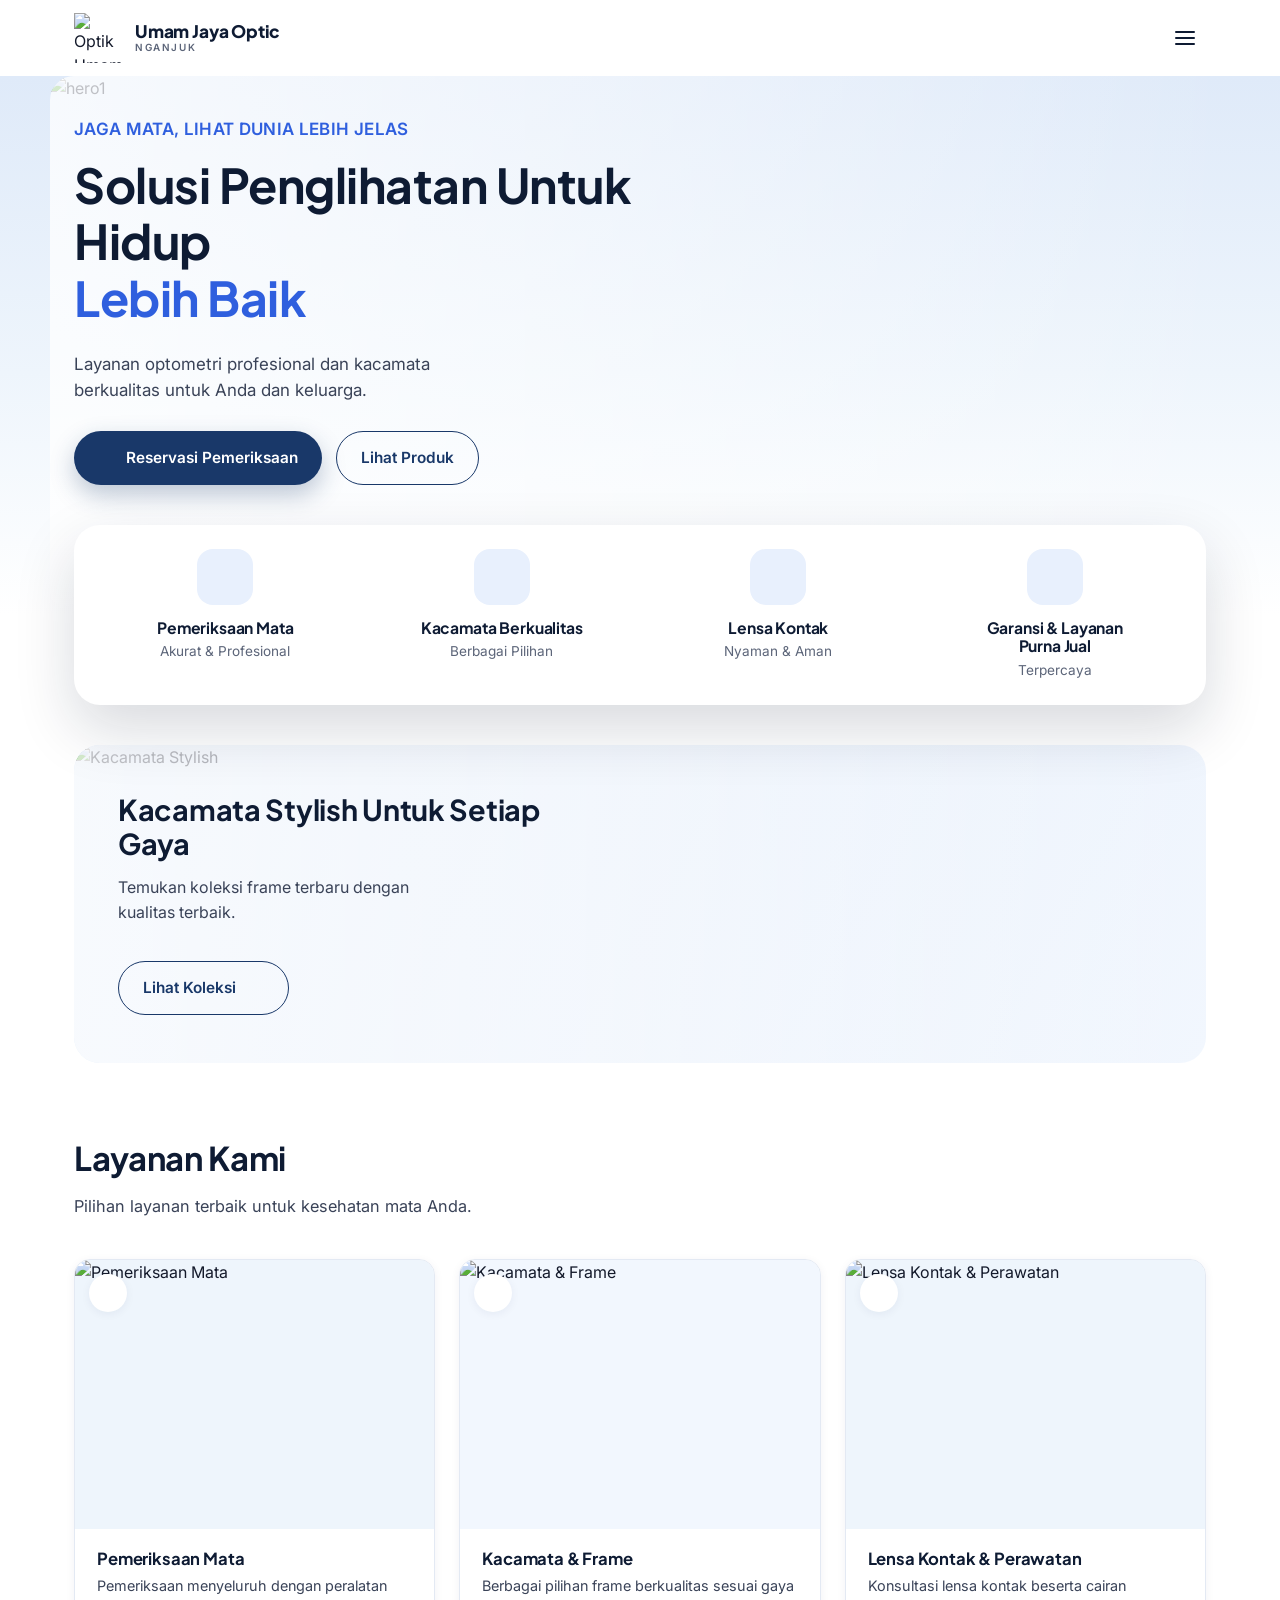
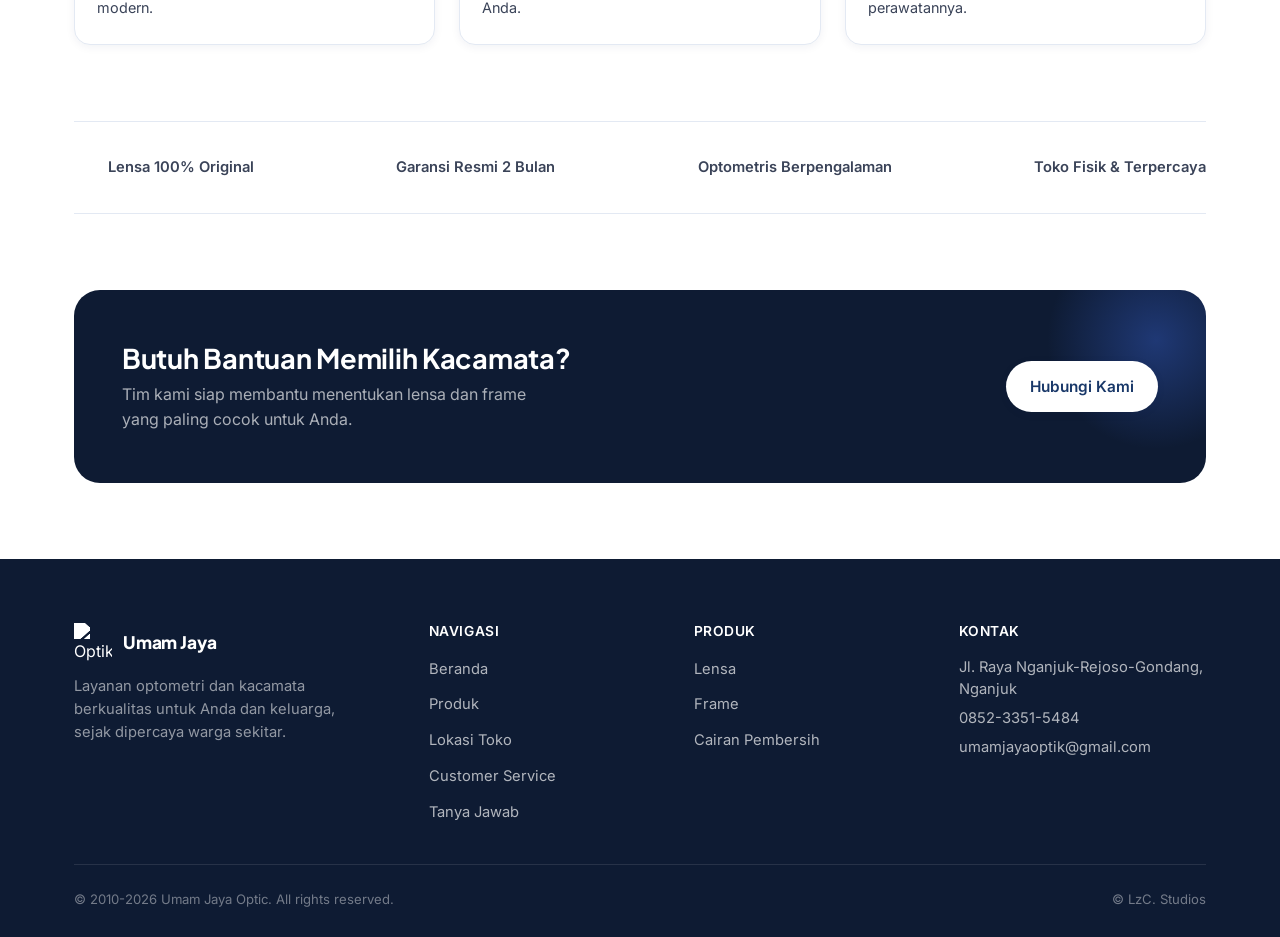
==== commit dc3562f5: "update index.html" ====
--- a/index.html
+++ b/index.html
@@ -16,7 +16,7 @@
 <header class="site-header">
   <div class="container">
     <a href="beranda.html" class="brand">
-      <img class="brand-mark" src="/test/assets/img/favicon.png" alt="Optik Umam Jaya" width="38" height="38">
+      <img class="brand-mark" src="/test/assets/img/favicon.png" alt="Optik Umam Jaya" width="50" height="50">
         
       <span class="brand-text">
         <strong>Umam Jaya Optic</strong>
@@ -270,25 +270,25 @@
         </div>
         <div class="grid-4 reveal-group" style="display:grid; gap:24px;">
 
-          <article class="product-card reveal-item" tabindex="0" role="button" data-product-card data-tag="Frame Pria/Wanita" data-title="Frame Round Klasik Hitam" data-price="Rp 275.000" data-desc="Bentuk bulat klasik yang cocok untuk hampir semua bentuk wajah.">
+          <article class="product-card reveal-item" tabindex="0" role="button" data-product-card data-tag="Unisex Eyeglasses" data-title="Castle Wells Gradient Black Frame" data-price="Rp 275.000" data-desc="Desain kotak klasik dengan sentuhan elegan yang cocok untuk berbagai bentuk wajah. Perpaduan warna hitam dan aksen transparan pink memberikan kesan modern, stylish, dan premium. Cocok digunakan untuk menunjang penampilan sehari-hari dengan gaya yang timeless.">
             <div class="product-thumb" style="background:#f2f7fe;"><span class="zoom-hint"><i class="fas fa-search" aria-hidden="true"></i></span>
               <img src="/test/assets/img/castlewells.jpg" alt="Frame castlewells" loading="lazy">
             </div>
-            <div class="product-info"><span class="tag">Round</span><h3>Round Klasik Hitam</h3></div>
-          </article>
-
-          <article class="product-card reveal-item" tabindex="0" role="button" data-product-card data-tag="Frame Wanita" data-title="Frame Cat Eye Tortoise" data-price="Rp 320.000" data-desc="Sudut atas yang sedikit terangkat untuk kesan feminin dan modern.">
+            <div class="product-info"><span class="tag">Catle Wells</span><h3>Castle Wells Gradient Black Frame</h3></div>
+          </article>
+
+          <article class="product-card reveal-item" tabindex="0" role="button" data-product-card data-tag="Women’s Eyeglasses" data-title="Dior Rose Gold Soft Metal Frame" data-price="Rp 320.000" data-desc="Desain cat-eye dengan sudut atas sedikit terangkat yang memberikan kesan feminin, elegan, dan modern. Perpaduan warna rose gold dengan material metal menghadirkan tampilan mewah dan ringan, cocok untuk menunjang gaya sehari-hari maupun acara formal.">
             <div class="product-thumb" style="background:#eef5fc;"><span class="zoom-hint"><i class="fas fa-search" aria-hidden="true"></i></span>
               <img src="/test/assets/img/dior.jpg" alt="Frame dior" loading="lazy">
             </div>
-            <div class="product-info"><span class="tag">Cat Eye</span><h3>Cat Eye Tortoise</h3></div>
-          </article>
-
-          <article class="product-card reveal-item" tabindex="0" role="button" data-product-card data-tag="Frame Pria" data-title="Frame Kotak Minimalis Navy" data-price="Rp 295.000" data-desc="Garis tegas dan warna navy, memberi kesan rapi dan profesional.">
+            <div class="product-info"><span class="tag">Dior</span><h3>Dior Rose Gold</h3></div>
+          </article>
+
+          <article class="product-card reveal-item" tabindex="0" role="button" data-product-card data-tag="Men’s Eyeglasses" data-title="Nike Classic Rectangular Frame" data-price="Rp 295.000" data-desc="Desain kotak minimalis dengan garis tegas dan perpaduan warna silver serta hitam yang memberikan kesan modern, sporty, dan profesional. Tampilan elegan dengan sentuhan khas Nike, cocok untuk menunjang aktivitas sehari-hari maupun gaya formal.">
             <div class="product-thumb" style="background:#f2f7fe;"><span class="zoom-hint"><i class="fas fa-search" aria-hidden="true"></i></span>
               <img src="/test/assets/img/nike.jpg" alt="Frame nike" loading="lazy">
             </div>
-            <div class="product-info"><span class="tag">Kotak</span><h3>Kotak Minimalis Navy</h3></div>
+            <div class="product-info"><span class="tag">Nike</span><h3>Nike Classic Rectangular Frame</h3></div>
           </article>
 
           <article class="product-card reveal-item" tabindex="0" role="button" data-product-card data-tag="Frame Unisex" data-title="Frame Aviator Metal Gold" data-price="Rp 410.000" data-desc="Rangka metal ringan berbentuk teardrop dengan aksen warna gold.">
@@ -482,7 +482,7 @@
             <strong>Jadwal Jaga</strong>
             Setiap Hari &amp; Flexible
           </div>
-          <a class="cs-contact-btn" href="https://wa.me/6281234567891" target="_blank" rel="noopener">
+          <a class="cs-contact-btn" href="https://wa.link/4lrgro" target="_blank" rel="noopener">
             <svg viewBox="0 0 24 24" fill="currentColor"><path d="M12 2a10 10 0 0 0-8.6 15L2 22l5.2-1.4A10 10 0 1 0 12 2Zm5.8 14.2c-.2.7-1.4 1.3-1.9 1.4-.5.1-1.1.1-1.8-.1-.4-.1-1-.3-1.7-.6-3-1.3-4.9-4.3-5.1-4.5-.1-.2-1.2-1.6-1.2-3 0-1.4.7-2.1 1-2.4.3-.3.6-.4.8-.4h.6c.2 0 .4 0 .6.5.2.5.7 1.8.8 1.9.1.2.1.3 0 .5-.1.2-.1.3-.3.5l-.4.5c-.1.2-.3.3-.1.6.2.3.9 1.5 1.9 2.4 1.3 1.2 2.4 1.5 2.7 1.7.3.2.5.1.6-.1l.9-1c.2-.3.4-.2.7-.1.3.1 1.7.8 2 .9.3.2.5.2.6.4.1.2.1.9-.1 1.6Z"/></svg>
             Chat WhatsApp
           </a>
@@ -499,7 +499,7 @@
             <strong>Jadwal Jaga</strong>
             Senin – Sabtu, 15.00 – 20.00
           </div>
-          <a class="cs-contact-btn" href="https://wa.me/6281234567892" target="_blank" rel="noopener">
+          <a class="cs-contact-btn" href="https://wa.link/nastg8" target="_blank" rel="noopener">
             <svg viewBox="0 0 24 24" fill="currentColor"><path d="M12 2a10 10 0 0 0-8.6 15L2 22l5.2-1.4A10 10 0 1 0 12 2Zm5.8 14.2c-.2.7-1.4 1.3-1.9 1.4-.5.1-1.1.1-1.8-.1-.4-.1-1-.3-1.7-.6-3-1.3-4.9-4.3-5.1-4.5-.1-.2-1.2-1.6-1.2-3 0-1.4.7-2.1 1-2.4.3-.3.6-.4.8-.4h.6c.2 0 .4 0 .6.5.2.5.7 1.8.8 1.9.1.2.1.3 0 .5-.1.2-.1.3-.3.5l-.4.5c-.1.2-.3.3-.1.6.2.3.9 1.5 1.9 2.4 1.3 1.2 2.4 1.5 2.7 1.7.3.2.5.1.6-.1l.9-1c.2-.3.4-.2.7-.1.3.1 1.7.8 2 .9.3.2.5.2.6.4.1.2.1.9-.1 1.6Z"/></svg>
             Chat WhatsApp
           </a>
@@ -516,7 +516,7 @@
             <strong>Jadwal Jaga</strong>
             Senin - Sabtu, 09.00 – 17.00
           </div>
-          <a class="cs-contact-btn" href="https://wa.me/6281234567893" target="_blank" rel="noopener">
+          <a class="cs-contact-btn" href="https://wa.link/pv7r3e" target="_blank" rel="noopener">
             <svg viewBox="0 0 24 24" fill="currentColor"><path d="M12 2a10 10 0 0 0-8.6 15L2 22l5.2-1.4A10 10 0 1 0 12 2Zm5.8 14.2c-.2.7-1.4 1.3-1.9 1.4-.5.1-1.1.1-1.8-.1-.4-.1-1-.3-1.7-.6-3-1.3-4.9-4.3-5.1-4.5-.1-.2-1.2-1.6-1.2-3 0-1.4.7-2.1 1-2.4.3-.3.6-.4.8-.4h.6c.2 0 .4 0 .6.5.2.5.7 1.8.8 1.9.1.2.1.3 0 .5-.1.2-.1.3-.3.5l-.4.5c-.1.2-.3.3-.1.6.2.3.9 1.5 1.9 2.4 1.3 1.2 2.4 1.5 2.7 1.7.3.2.5.1.6-.1l.9-1c.2-.3.4-.2.7-.1.3.1 1.7.8 2 .9.3.2.5.2.6.4.1.2.1.9-.1 1.6Z"/></svg>
             Chat WhatsApp
           </a>
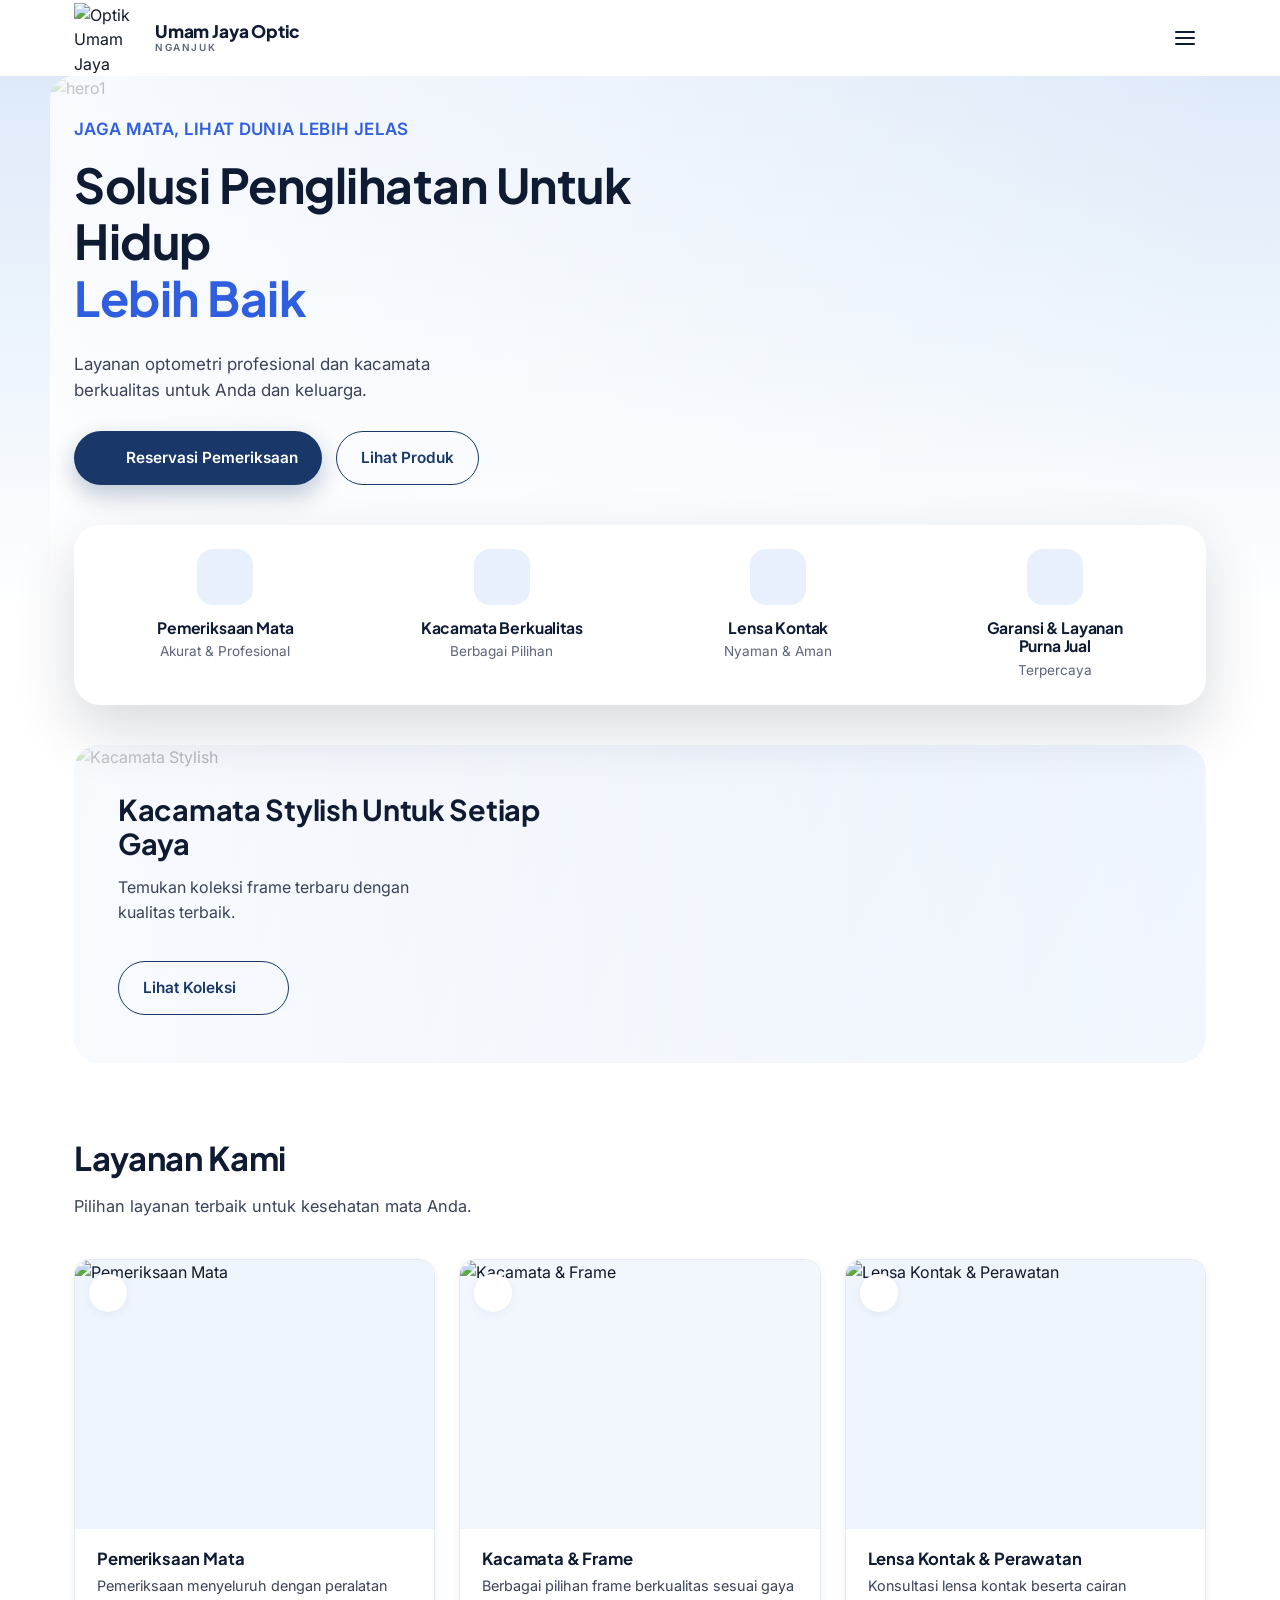
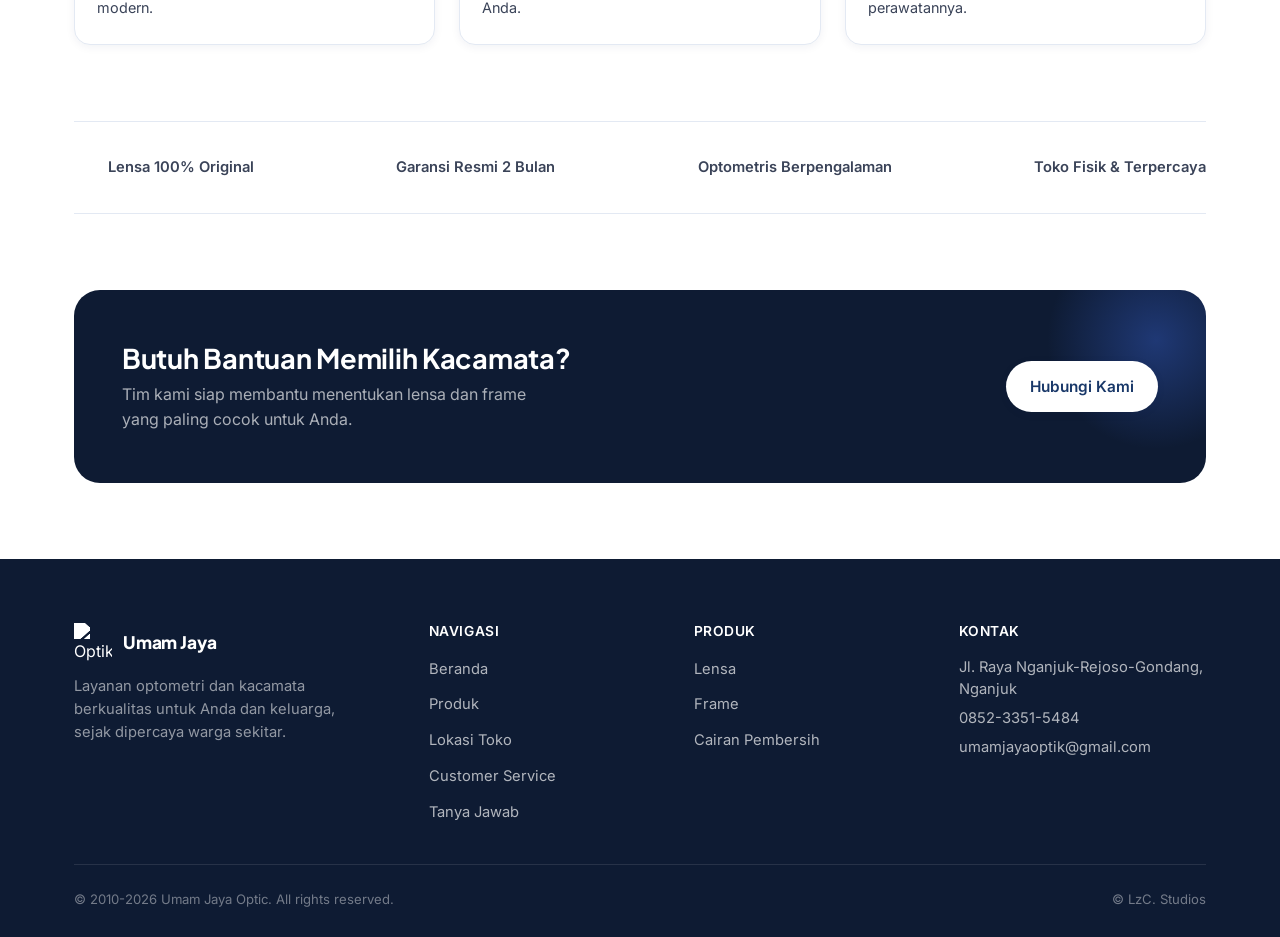
==== commit 1743d803: "update index.html" ====
--- a/index.html
+++ b/index.html
@@ -16,7 +16,7 @@
 <header class="site-header">
   <div class="container">
     <a href="beranda.html" class="brand">
-      <img class="brand-mark" src="/test/assets/img/favicon.png" alt="Optik Umam Jaya" width="50" height="50">
+      <img class="brand-mark" src="/test/assets/img/favicon.png" alt="Optik Umam Jaya" width="70" height="70">
         
       <span class="brand-text">
         <strong>Umam Jaya Optic</strong>
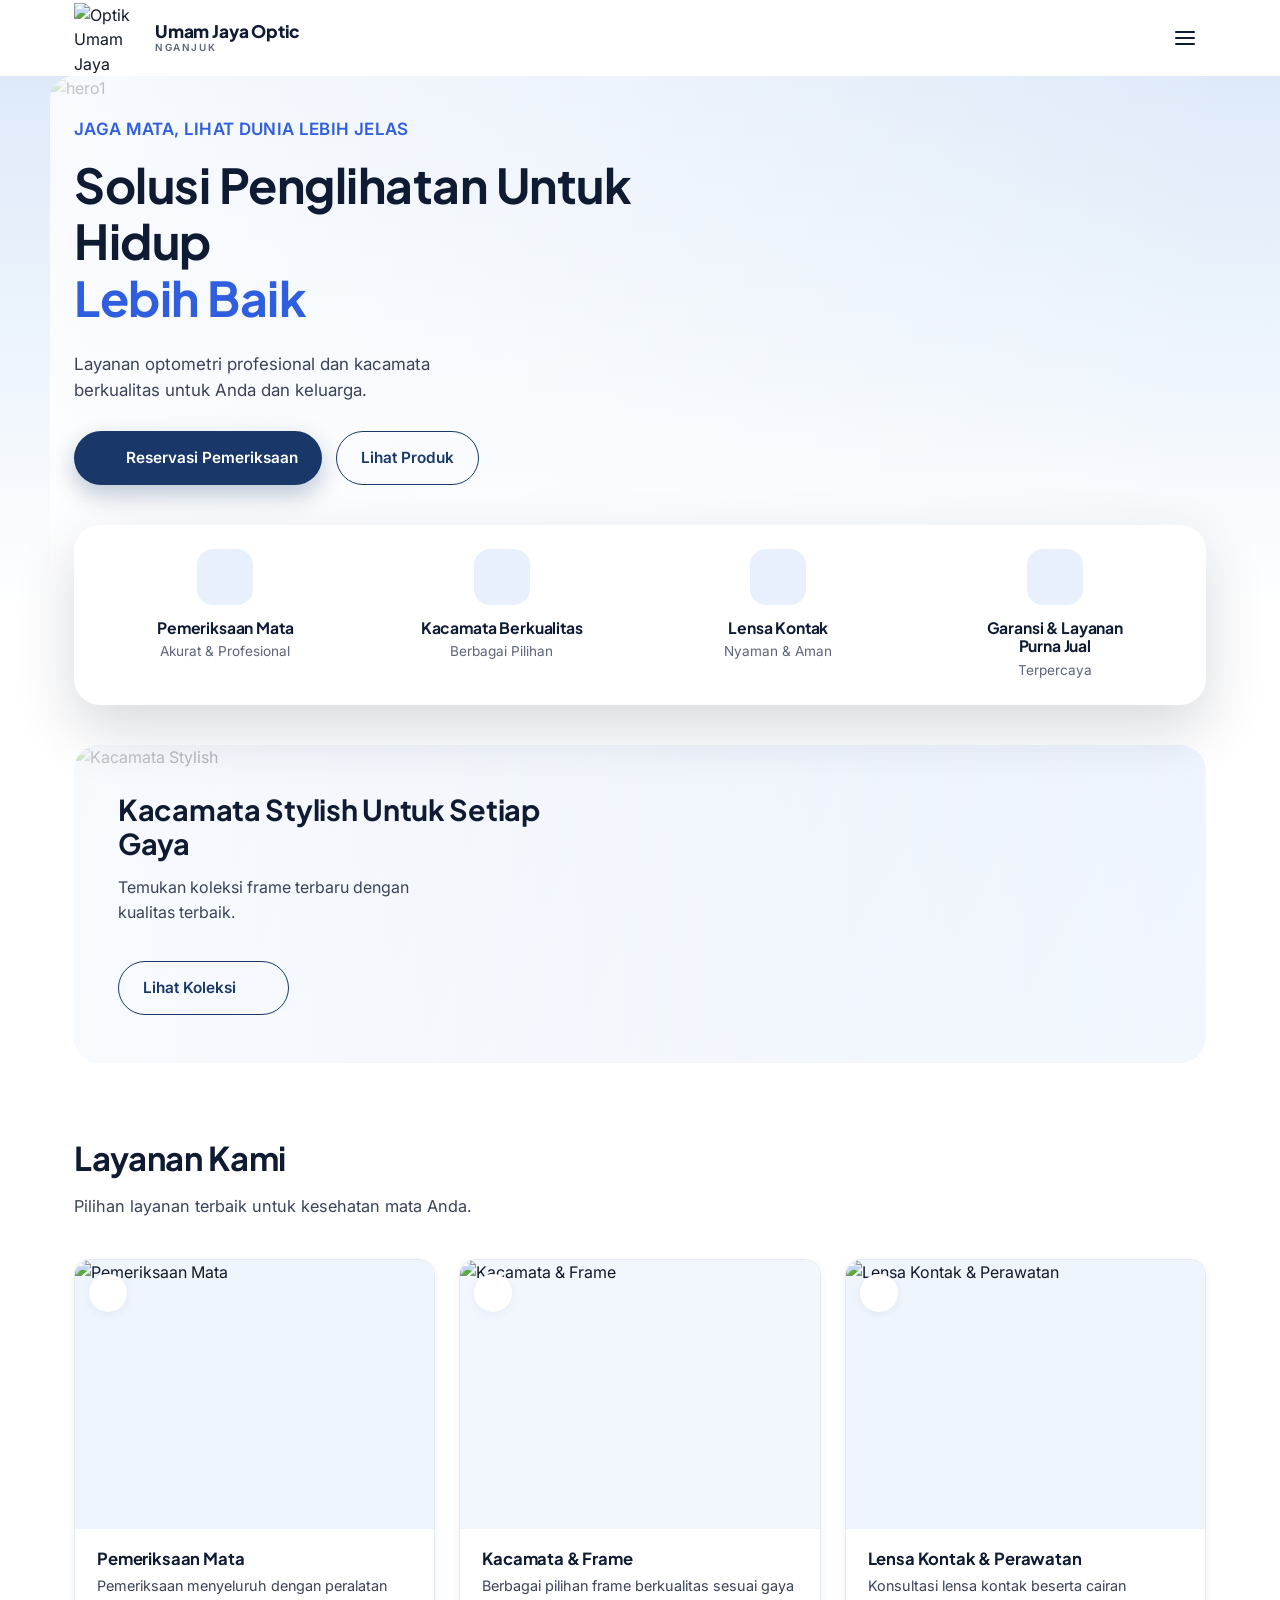
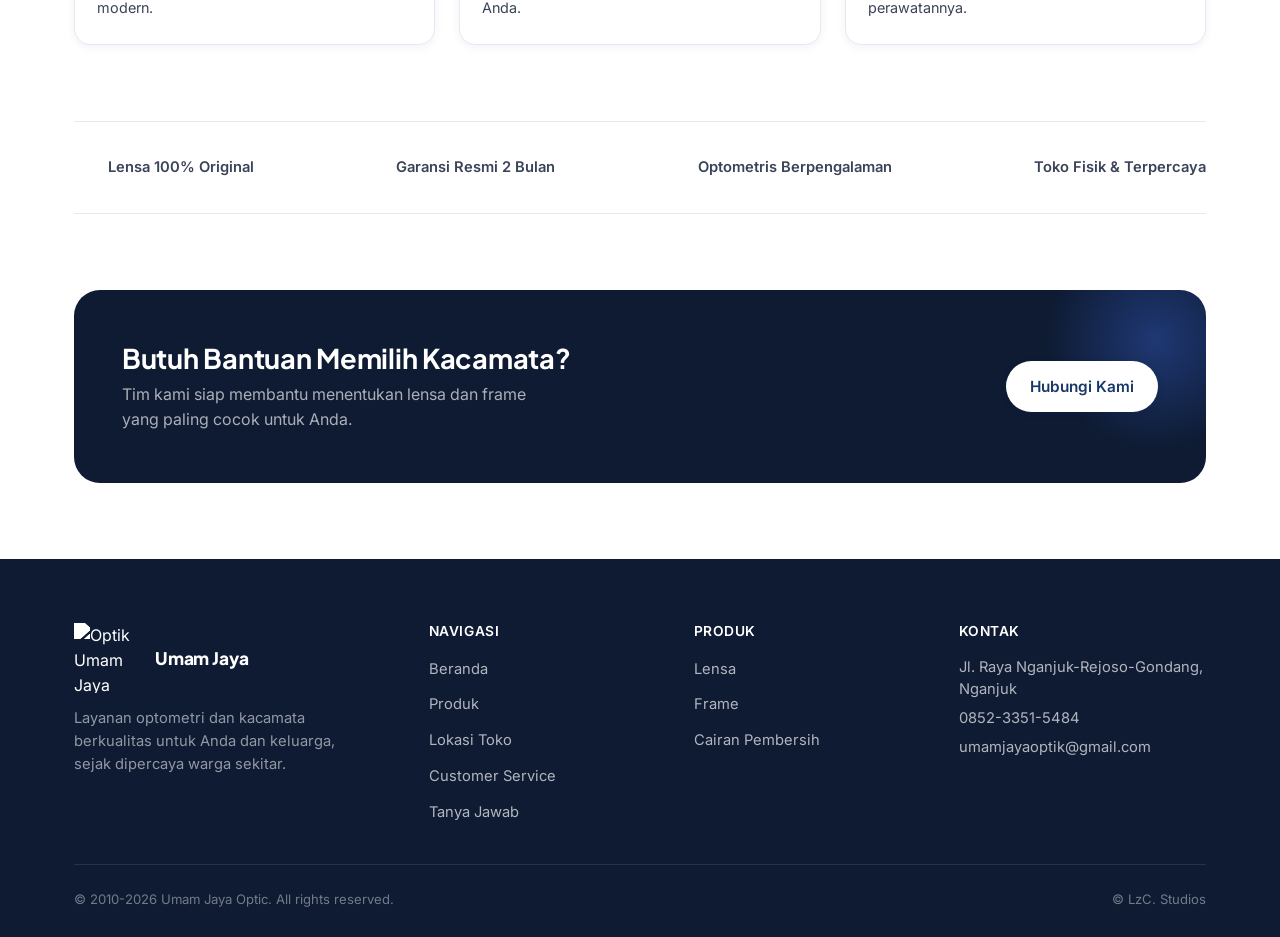
==== commit 38801f90: "update index.html" ====
--- a/index.html
+++ b/index.html
@@ -36,7 +36,7 @@
   <div class="nav-panel-top">
     <a href="beranda.html" class="brand">
       
-      <img class="brand-mark" src="/test/assets/img/favicon.png" alt="Optik Umam Jaya" width="38" height="38">
+      <img class="brand-mark" src="/test/assets/img/favicon.png" alt="Optik Umam Jaya" width="70" height="70">
         
       <span class="brand-text"><strong>Umam Jaya</strong><span> OPTIC</span></span>
     </a>
@@ -607,7 +607,7 @@
     <div class="footer-grid">
       <div class="footer-brand">
         <a href="beranda.html" class="brand">
-      <img class="brand-mark" src="/test/assets/img/favicon.png" alt="Optik Umam Jaya" width="38" height="38">
+      <img class="brand-mark" src="/test/assets/img/favicon.png" alt="Optik Umam Jaya" width="70" height="70">
             
           <span class="brand-text"><strong>Umam Jaya</strong></span>
         </a>
